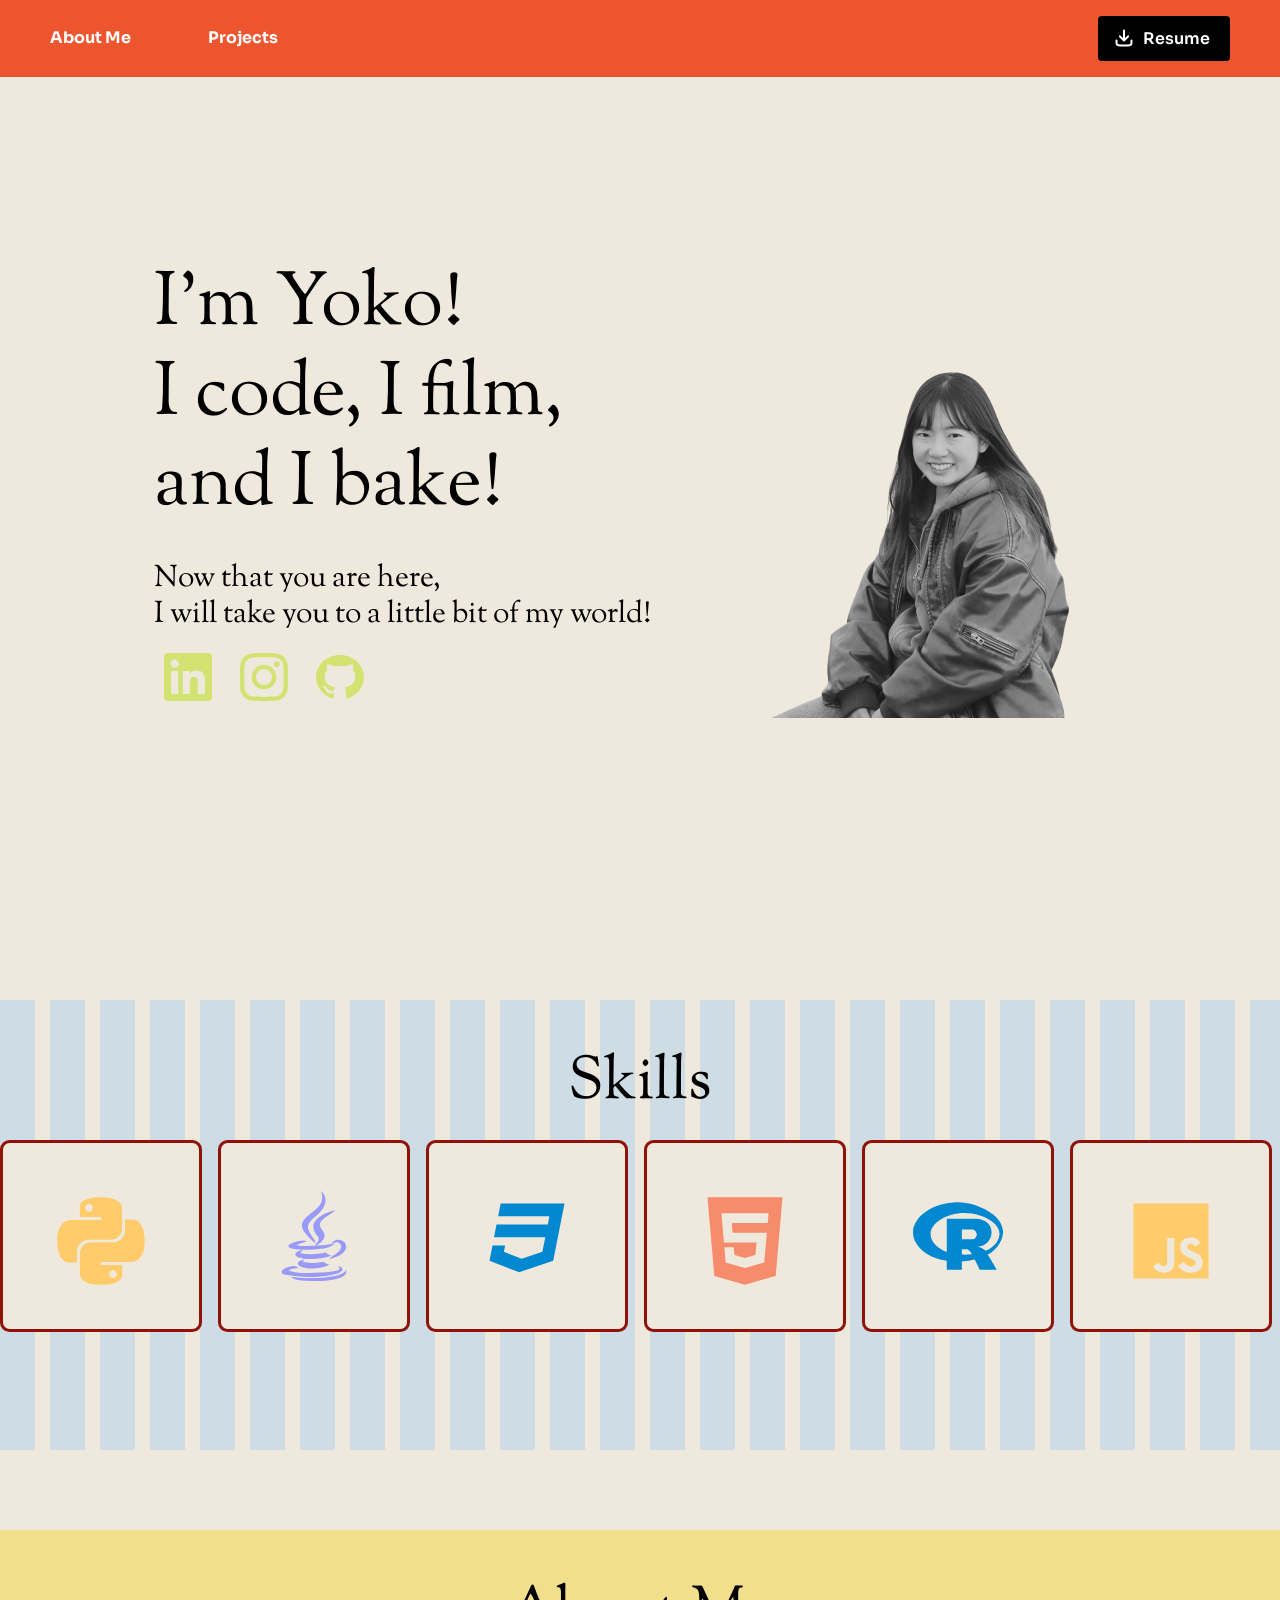
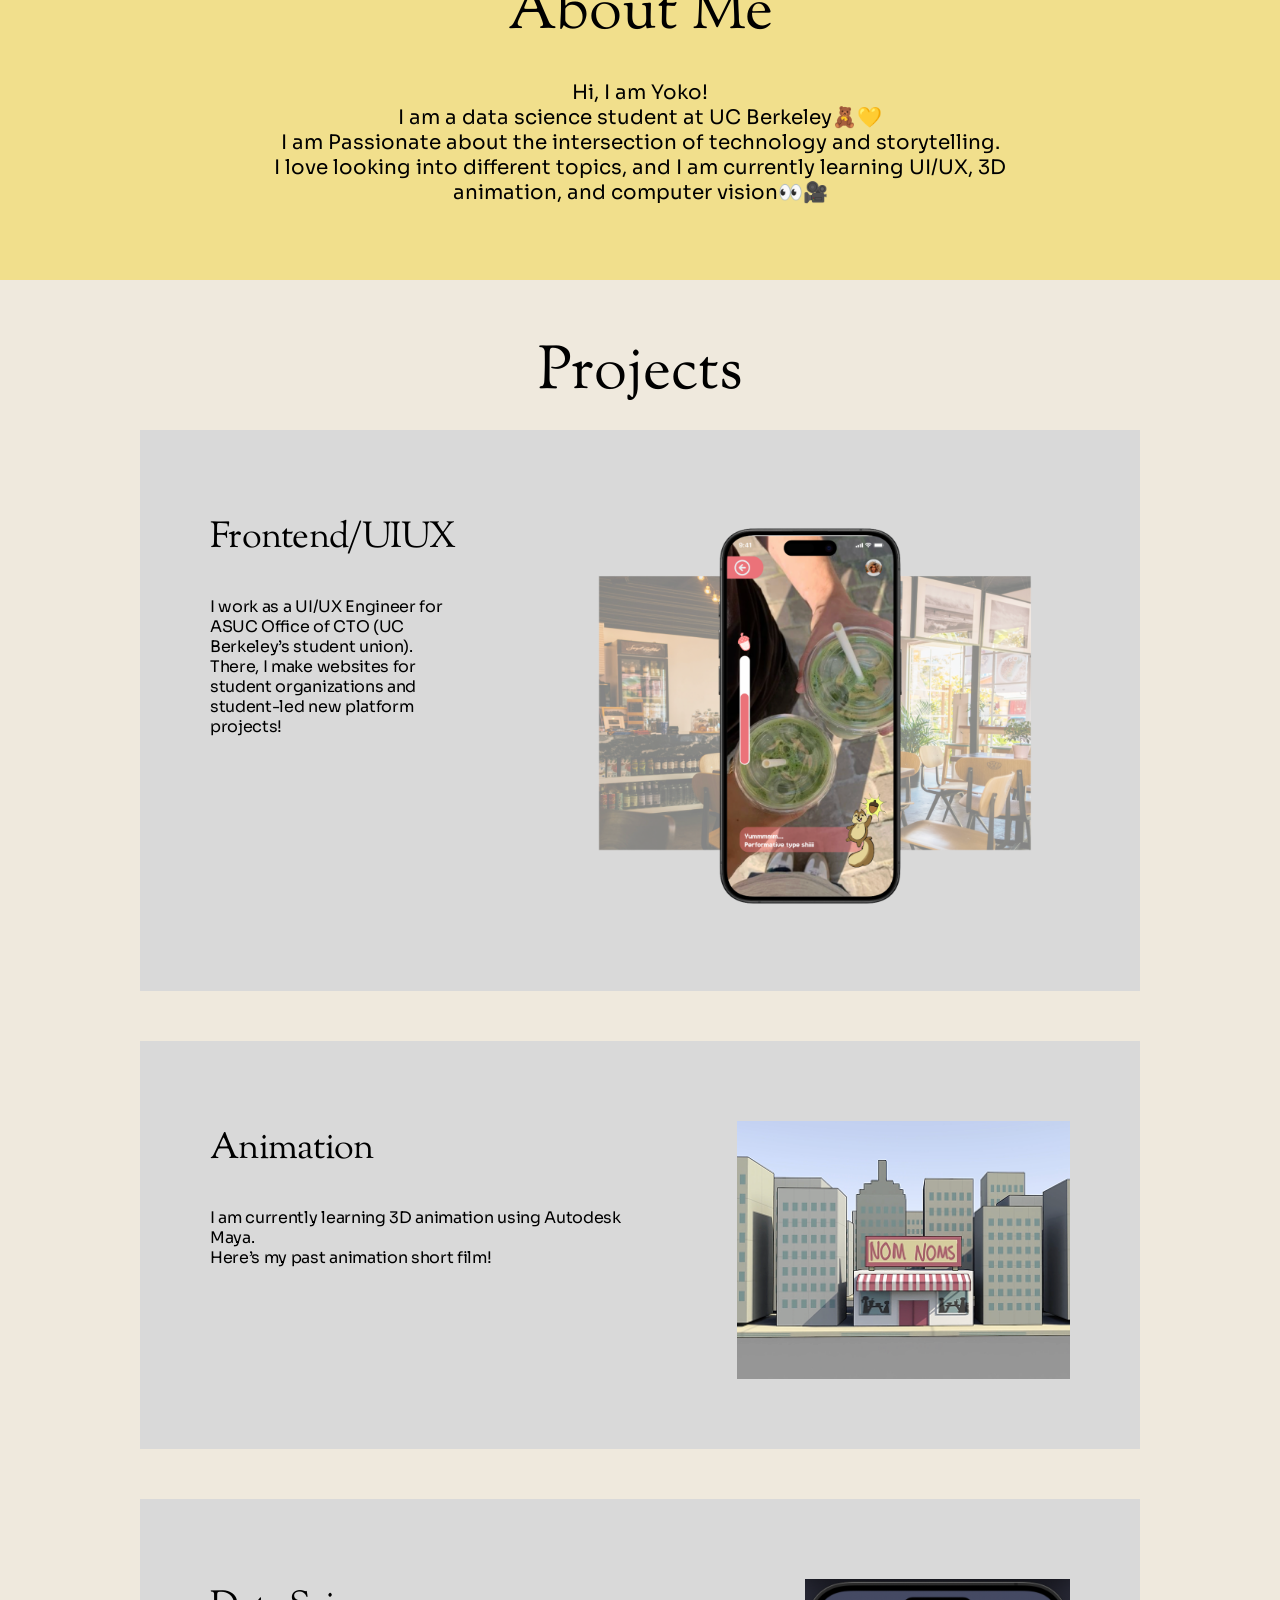
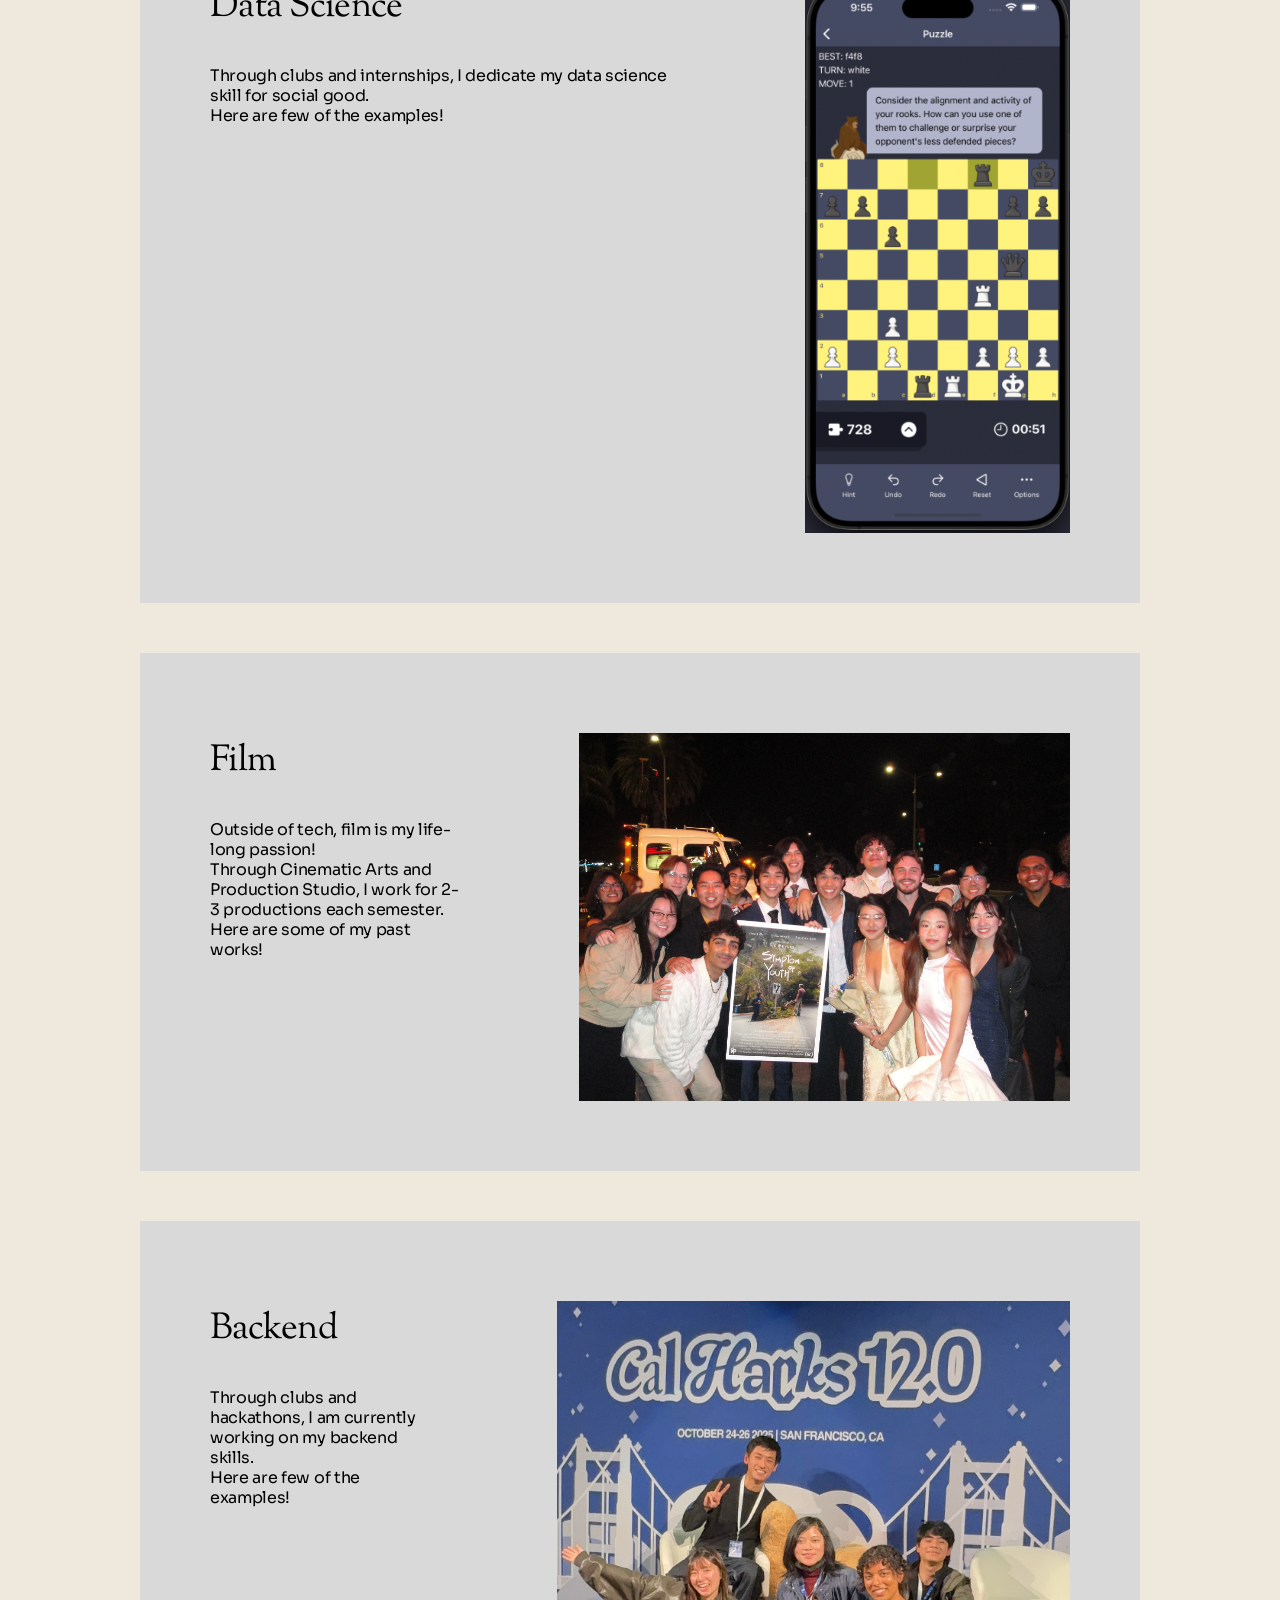
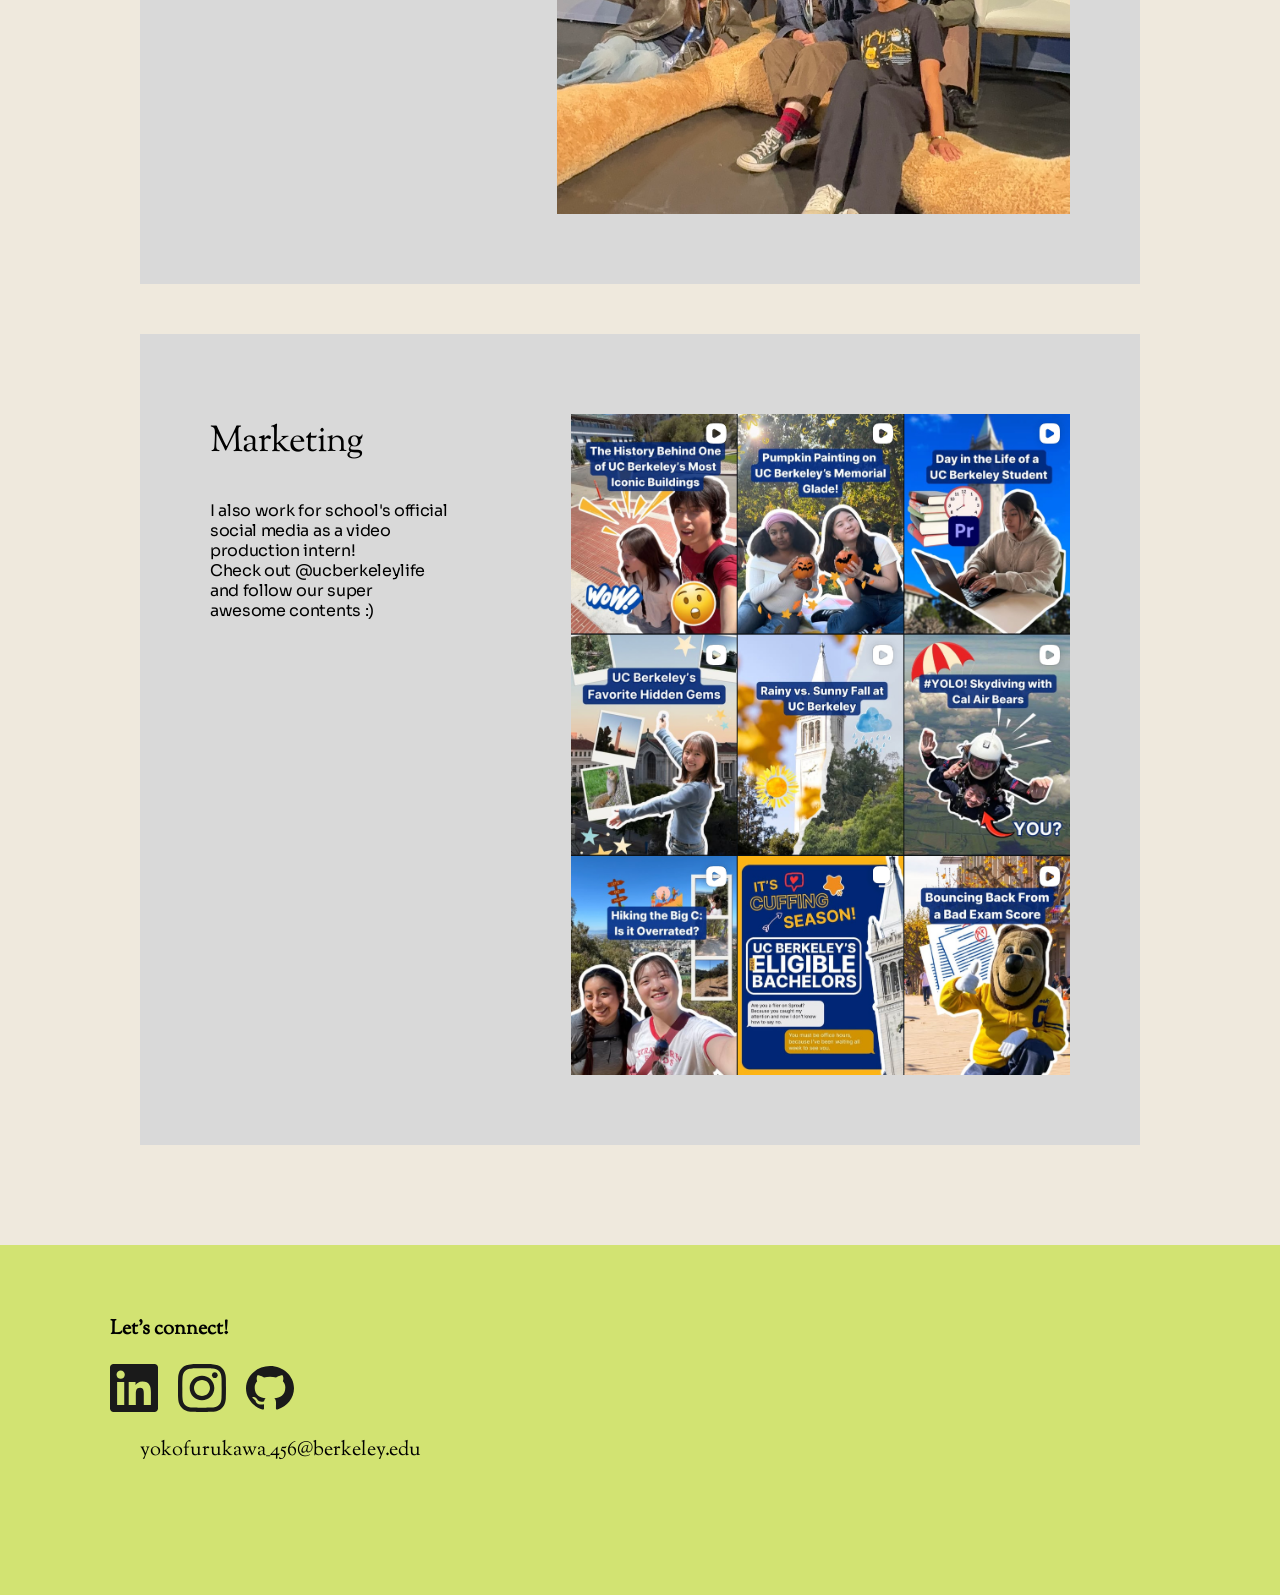
==== index.html @ f6fe2923 "fixed path" ====
<!DOCTYPE html>
<html lang="en">
<head>
    <meta charset="UTF-8">
    <meta name="viewport" content="width= , initial-scale=1.0">
    <title>Document</title>
    <link rel="preconnect" href="https://fonts.googleapis.com">
    <link rel="preconnect" href="https://fonts.gstatic.com" crossorigin>
    <link href="https://fonts.googleapis.com/css2?family=Sora:wght@100..800&family=Sorts+Mill+Goudy&display=swap" rel="stylesheet">
    <link rel="stylesheet" href="style.css">
</head>
<body>
    <header>
        <nav>
            <div class="nav-inner">
                <ul class="nav-links">
                    <li>
                        <a href="#about-me">About Me</a>
                    </li>
                    <li>
                        <a href="../projects/projects.html">Projects</a>
                    </li>
                    <!-- <li>
                        <a href="#">Funsies</a>
                    </li> -->
                </ul>
                <a href="https://docs.google.com/document/d/1IzqO6scA9xkXjaIR2dpnoza8F2-SOjH7/edit?usp=sharing&ouid=105448854526397449909&rtpof=true&sd=true" class="black btn download-icon" target="_blank" rel="noopener noreferrer">Resume</a>
            </div>
        </nav>
    </header>
    <!-- End of desktop navigation menu -->
    <div class="main">
        <div class="wrapper">
            <div class="hero-section">
                <div class="left">
                    <h1>
                        I'm Yoko! <br />
                        I code, I film, and I bake!
                    </h1>
                    <p>
                        Now that you are here, <br />
                        I will take you to a little bit of my world!
                    </p>
                    <div class="social">
                        <a href="https://www.linkedin.com/in/yoko-furukawa-014993276/">
                            <img src="images/icons/linkedin.svg" alt=""/>
                        </a>
                        <a href="https://www.instagram.com/yokolin.jpeg">
                            <img src="images/icons/instagram.svg" alt=""/>
                        </a> 
                        <a href="https://github.com/YokoFurukawa456">
                            <img src="images/icons/github.svg" alt=""/>
                        </a> 
                    </div>
                </div>
                <div class = "right">
                    <img src="images/hero_image.png" alt=""/>
                </div>
            </div>  
            <!-- End of the hero section -->
        </div>

        <div class="stripes">
            <section class="skills">
                <div class="top">
                    <h2>
                        Skills
                    </h2>
                </div>

                <div class="carousel">
                    <div class="group">
                        <div class="card">
                            <img src="images/icons/python.svg" alt=""/>
                        </div>
                        <div class="card">
                            <img src="images/icons/java.svg" alt=""/>
                        </div>
                        <div class="card">
                            <img src="images/icons/css.svg" alt=""/>
                        </div>
                        <div class="card">
                            <img src="images/icons/html.svg" alt=""/>
                        </div>
                        <div class="card">
                            <img src="images/icons/r.svg" alt=""/>
                        </div>
                        <div class="card">
                            <img src="images/icons/js.svg" alt=""/>
                        </div>
                        <div class="card">
                            <img src="images/icons/typeScript.svg" alt=""/>
                        </div>
                        <div class="card">
                            <img src="images/icons/git.svg" alt=""/>
                        </div>
                        <div class="card">
                            <img src="images/icons/vscode.svg" alt=""/>
                        </div>
                        <div class="card">
                            <img src="images/icons/jupyter.svg" alt=""/>
                        </div>
                        <div class="card">
                            <img src="images/icons/conda.svg" alt=""/>
                        </div>
                        <div class="card">
                            <img src="images/icons/docker.svg" alt=""/>
                        </div>
                        <div class="card">
                            <img src="images/icons/blender.svg" alt=""/>
                        </div>
                        <div class="card">
                            <img src="images/icons/maya.svg" alt=""/>
                        </div>
                        <div class="card">
                            <img src="images/icons/figma.svg" alt=""/>
                        </div>
                        <div class="card">
                            <img src="images/icons/After Effects.svg" alt=""/>
                        </div>
                        <div class="card">
                            <img src="images/icons/Lightroom.svg" alt=""/>
                        </div>
                        <div class="card">
                            <img src="images/icons/Premier Pro.svg" alt=""/>
                        </div>
                        <div class="card">
                            <img src="images/icons/Photoshop.svg" alt=""/>
                        </div>
                    </div>
                    <div aria-hidden class="group">
                        <div class="card">
                            <img src="images/icons/python.svg" alt=""/>
                        </div>
                        <div class="card">
                            <img src="images/icons/java.svg" alt=""/>
                        </div>
                        <div class="card">
                            <img src="images/icons/css.svg" alt=""/>
                        </div>
                        <div class="card">
                            <img src="images/icons/html.svg" alt=""/>
                        </div>
                        <div class="card">
                            <img src="images/icons/r.svg" alt=""/>
                        </div>
                        <div class="card">
                            <img src="images/icons/js.svg" alt=""/>
                        </div>
                        <div class="card">
                            <img src="images/icons/typeScript.svg" alt=""/>
                        </div>
                        <div class="card">
                            <img src="images/icons/git.svg" alt=""/>
                        </div>
                        <div class="card">
                            <img src="images/icons/vscode.svg" alt=""/>
                        </div>
                        <div class="card">
                            <img src="images/icons/jupyter.svg" alt=""/>
                        </div>
                        <div class="card">
                            <img src="images/icons/conda.svg" alt=""/>
                        </div>
                        <div class="card">
                            <img src="images/icons/docker.svg" alt=""/>
                        </div>
                        <div class="card">
                            <img src="images/icons/blender.svg" alt=""/>
                        </div>
                        <div class="card">
                            <img src="images/icons/maya.svg" alt=""/>
                        </div>
                        <div class="card">
                            <img src="images/icons/figma.svg" alt=""/>
                        </div>
                        <div class="card">
                            <img src="images/icons/After Effects.svg" alt=""/>
                        </div>
                        <div class="card">
                            <img src="images/icons/Lightroom.svg" alt=""/>
                        </div>
                        <div class="card">
                            <img src="images/icons/Premier Pro.svg" alt=""/>
                        </div>
                        <div class="card">
                            <img src="images/icons/Photoshop.svg" alt=""/>
                        </div>
                    </div>
                </div>
            </section>
        </div>

        <!-- End of the skills section -->

        <div class="yellow-bg">
            <div class="wrapper">
                <section id="about-me" class="something">
                    <div class="top">
                        <h2>
                            About Me
                        </h2>
                    </div>
                    <div class="bottom">
                        <p>
                            Hi, I am Yoko! <br />
                            I am a data science student at UC Berkeley🧸💛 <br />
                            I am Passionate about the intersection of technology and storytelling. <br />
                            I love looking into different topics, and I am currently learning UI/UX, 3D animation, and computer vision👀🎥 
                        </p>
                    </div>
                </section>
            </div>
        </div>
        <!-- End of the about me section -->

        <div class="wrapper">
            <div id="projects" class="something">
                <div class="left">
                    <h2>
                        Projects
                    </h2>
                </div>
                <div class="right">
                    <div class="gray-bg">
                        <div class="frontend">
                            <div class="inner-left">
                                <h3>
                                    Frontend/UIUX
                                </h3>
                                <p>
                                    I work as a UI/UX Engineer for ASUC Office of CTO (UC Berkeley’s student union). <br />
                                    There, I make websites for student organizations and student-led new platform projects!
                                </p>
                            </div>
                            <div class="inner-right">
                                <div class="image-container">
                                    <img src="images/besquirrel_image.png" alt=""/>
                                    <div class="content">
                                        <a href="/projects/projects.html">See more -></a>
                                    </div>
                                </div>
                            </div>
                        </div>
                    </div>

                    <div class="gray-bg">
                        <div class="animation">
                            <div class="inner-left">
                                <h3>
                                    Animation
                                </h3>
                                <p>
                                    I am currently learning 3D animation using Autodesk Maya. <br /> 
                                    Here’s my past animation short film! 
                                </p>
                            </div>
                            <div class="inner-right">
                                <div class="image-container">
                                    <img src="images/animation_image.png" alt=""/>
                                    <div class="content">
                                        <a href="/projects/projects.html">See more -></a>
                                    </div>
                                </div>
                            </div>
                        </div>
                    </div>

                    <div class="gray-bg">
                        <div class="ds">
                            <div class="inner-left">
                                <h3>
                                    Data Science
                                </h3>
                                <p>
                                    Through clubs and internships, I dedicate my data science skill for social good. <br />
                                    Here are few of the examples!
                                </p>
                            </div>
                            <div class="inner-right">
                                <div class="image-container">
                                    <img src="images/ds_image.png" alt=""/>
                                    <div class="content">
                                        <a href="/projects/projects.html">See more -></a>
                                    </div>
                                </div>
                            </div>
                        </div>
                    </div>
    
                    <div class="gray-bg">
                        <div class="film">
                            <div class="inner-left">
                                <h3>
                                    Film
                                </h3>
                                <p>
                                    Outside of tech, film is my life-long passion! <br />
                                    Through Cinematic Arts and Production Studio, I work for 2-3 productions each semester.
                                    Here are some of my past works!
                                </p>
                            </div>
                            <div class="inner-right">
                                <div class="image-container">
                                    <img src="images/film_image.jpg" alt=""/>
                                    <div class="content">
                                        <a href="/projects/projects.html">See more -></a>
                                    </div>
                                </div>
                            </div>
                        </div>
                    </div>
                    
                    <div class="gray-bg">
                        <div class="backend">
                            <div class="inner-left">
                                <h3>
                                    Backend
                                </h3>
                                <p>
                                    Through clubs and hackathons, I am currently working on my backend skills. <br />
                                    Here are few of the examples!
                                </p>
                            </div>
                            <div class="inner-right">
                                <div class="image-container">
                                    <img src="images/backend_image.jpg" alt=""/>
                                    <div class="content">
                                        <a href="/projects/projects.html">See more -></a>
                                    </div>
                                </div>
                            </div>
                        </div>
                    </div>
    
                    <div class="gray-bg">
                        <div class="marketing">
                            <div class="inner-left">
                                <h3>
                                    Marketing
                                </h3>
                                <p>
                                    I also work for school's official social media as a video production intern! <br />
                                    Check out @ucberkeleylife and follow our super awesome contents :)
                                </p>
                            </div>
                            <div class="inner-right">
                                <div class="image-container">
                                    <img src="images/marketing_image.jpg" alt=""/>
                                    <div class="content">
                                        <a href="/projects/projects.html">See more -></a>
                                    </div>
                                </div>
                            </div>
                        </div>
                    </div>
                </div>

            </div> 
        </div>

        <!-- End of the projects section -->
    </div>
    <div class="green-bg">
        <div class="wrapper">
            <div class="footer">
                <div class="left">
                    <h3>
                        Let's connect! <br />
                    </h3>
                    <div class="social">
                        <a href="https://www.linkedin.com/in/yoko-furukawa-014993276/">
                            <img src="images/icons/linkedin-black.svg" alt=""/>
                        </a>
                        <a href="https://www.instagram.com/yokolin.jpeg">
                            <img src="images/icons/instagram-black.svg" alt=""/>
                        </a> 
                        <a href="https://github.com/YokoFurukawa456">
                            <img src="images/icons/github-black.svg" alt=""/>
                        </a> 
                    </div>
                    <ul>
                        <li>
                            yokofurukawa_456@berkeley.edu
                        </li>
                    </ul>
                </div>
            </div>
        </div>
    </div>
    <script src="main.js"></script>
</body>
</html>
---- style.css ----
:root {
    --background-color: #EFE9DD;
    --black-color: #000000;
    --orange-color: #EC552E;
    --pink-color: #EB97B8;
    --green-color: #D2E372;
    --blue-color: #CEDDE5;
    --yellow-color: #F1DF8C;
    --gray-color: #D9D9D9;
    --boarder-brown-color: #911209;
    --darker-blue-color: #0288D1;
    --darker-beige-color: #F78C6C;
    --darker-purple-color: #9999F9;
    --darker-yellow-color: #FFCB6B;
    --darker-green-color: #9CCC65;
    --darker-orange-color: #EC552E;
}

*,
*::after,
*::before {
    box-sizing: border-box;
}

body {
    margin: 0;
    font-family: "Sorts Mill Goudy", serif;
    font-weight: 400;
    font-style: normal;
}

.main {
    width:100%;
    margin:0 auto;
    background: var(--background-color)

}

.wrapper {
    max-width:100%;
    margin:0 auto;
    padding-left: 100px;   
    padding-right: 100px;
    padding-bottom: 50px;

}

.stripes {
    max-width:100%;
    margin:0 auto;
    background-color: var(--background-color);
    background-image: repeating-linear-gradient(
        90deg,
        var(--blue-color),
        var(--blue-color) 35px,
        transparent 35px,
        transparent 50px
    );
}

.yellow-bg {
    max-width:100%;
    min-height: 350px;
    margin-top: 80px;
    padding: 0px 0;
    background-color: var(--yellow-color);
}

@media (max-width: 1050px) {
    .yellow-bg {
        min-height: 500px;
        padding: 0px 0;
    }
    .bottom {
        padding-left: 80px;
        padding-right: 80px;
    }

}


.gray-bg {
    max-width:1000px;
    margin:0 auto;
    background-color: var(--gray-color);
    margin-top: 50px;
    margin-bottom: 50px;
}

.green-bg {
    max-width:100%;
    height: 350px;
    margin:0 auto;
    background-color: var(--green-color);
}

.btn {
    position: relative;
    padding: 12px 20px;
    padding-left: 45px;

    border-radius: 4px;
    font-family: "Sora", serif;
    color: #fff;
    display: inline-block;
    font-weight: 600;
    font-size: 16px;
    text-decoration: none;

    margin-left: auto;
    margin-right: 50px;
}

.btn.black {
    background: var(--black-color)
}

.btn.download-icon::before {
    content: url('images/icons/download.svg');
    position: absolute;
    top: 45%;
    left: 16px;
    transform: translateY(-50%);

    width: 16px;
    height: 16px;
}

/* nav */
nav {
    /* display: flex;
    justify-content: space-between;
    align-items: left; */
    position: fixed;
    top: 0;
    left: 0;
    width: 100%;
    padding: 16px 0px;
    background-color: var(--orange-color);
    z-index: 100;

}

.nav-inner {
    display: flex;
    align-items: center;
}

.nav-links {
    display: flex;
    gap: clamp(24px, 6vw, 80px);
}

nav ul {
    display: flex;
    align-items: center;
    gap: 80px;
    list-style: none;
    margin: 10px;
}

nav ul li a {
    font-family: "Sora";
    font-style: normal;
    font-weight: bold;
    font-size: 16px;
    line-height: 24px;
    color: #ffffff;
    text-decoration: none;
}

/* hero section */

.hero-section {
    display: flex;
    height: 100vh;
    width: 100%;
    align-items: center;
    justify-content: space-between; 
    gap: 20px;
    padding: 80px 5% 0 5%; 
    box-sizing: border-box;
}

.hero-section .left {
    flex: 1 1 400px;              /* text shrinks naturally */
}

.hero-section .left h1{
    font-family: "Sorts Mill Goudy", serif;
    font-weight: 400;
    font-size: clamp(36px, 6vw, 75px);
    line-height: 120%;
    color: #000000;
    margin: 0px;
}
.hero-section .left p {
    font-family: "Sorts Mill Goudy", serif;
    font-weight: 400;
    font-size: clamp(18px, 3vw, 30px);
    line-height: 120%;
    color: #000000;
    margin: 1em 0 0 0;
}
.hero-section .left .social {
    display: flex;
    justify-content: space-between; 
    width: 200px;
    margin-top: 20px;
}

.hero-section .right {
    flex: 1 1 300px;              /* image shrinks naturally */
    display: flex;
    justify-content: flex-end;
}

.hero-section .right img {
    max-width: 100%;
    height: auto;
}

@media (max-width: 1024px) {
    .hero-section {
        flex-direction: column;   /* stack text and image */
        justify-content: flex-start;
        height: auto;             /* shrink to content */
        padding: 200px 5% 0 5%;
    }

    .hero-section .right {
        width: 100%;
        display: flex;
        justify-content: center;  /* center image */
        padding: 0px;
    }

    .hero-section .right img {
        width: 100%;              /* scale image on smaller screens */
        height: auto;
    }
}

/* skills section */
.skills {
    height: 50vh;
    align-items: center;
    justify-content: center;
}

.top h2 {
    padding-top: 40px;
    height: 50px;
    font-family: "Sorts Mill Goudy", serif;
    font-weight: 400;
    font-size: 60px;
    text-align: center;
    color: #000000;
}

.carousel {
    margin: 0% auto;
    padding-top: 40px;
    width: 100%;
    display: flex;
    overflow-x: auto;
}

.carousel::-webkit-scrollbar {
    display: none;
}
.group {
    display: flex;
    align-items: center;
    justify-content: center;
    gap: 1em;
    animation: spin 20s infinite linear;
    padding-right: 1em;
}

.card {
    flex: 0 0 4em;
    height: 4em;
    padding: 1em;
    background: var(--background-color);
    border: 3px solid var(--boarder-brown-color);
    font-size:3rem;
    border-radius: .2em;
    text-align: center;
    align-content: center;
}
@keyframes spin {
    from {translate: 0;}
    to {translate: -100%;}
}

/* about me section */
.bottom {
    padding-top: 30px;
    height: 50px;
    font-family: "Sora", serif;
    font-weight: 400;
    font-size: 20px;
    padding-left: 150px;   
    padding-right: 150px;
    text-align: center;
    color: #000000;
}

@media (max-width: 768px) {
    .bottom {
        padding-left: 0px;
        padding-right: 0px;
        height: auto; /* important for wrapping text */
    }
}

/* projects */

.projects {
    display: flex;
    justify-content: space-between; 
    max-width: 100%;
    margin-top: 50px;
    padding-left: 100px;
    padding-right: 100px;
    align-items: flex-start;
    gap: 40px;

}

.left h2 {
    padding-top: 0px;
    margin-top: 50px;
    width: 100%;
    height: 50px;
    font-family: "Sorts Mill Goudy", serif;
    font-weight: 400;
    font-size: 60px;
    text-align: center;
    color: #000000;
}

@media (max-width: 1000px) {
    .projects {
        flex-direction: column;
        max-width: 100%;
        padding: 0;
    }

    .left h2 {
        text-align: center;
        margin-bottom: 0px;
    }

    .right {
        width: 100vw;                 /* full screen width */
        margin-left: calc(-50vw + 50%);
        padding: 0px 0px;
    }
}



.frontend {
    display: flex;
    justify-content: space-between;
    width: 100%; 
    max-width: 1200px; 
    padding: 0 70px;
    align-content: center;
    box-sizing: border-box;
}

.frontend .inner-left{
    flex: 1 1 auto;   /* allow text to grow */
    min-width: 200px;
}

.animation {
    display: flex;
    justify-content: space-between; 
    width: 100%; 
    max-width: 1200px; 
    padding: 0 70px;
    align-content: center;
}

.animation .inner-left{
    flex: 1 1 auto;   /* allow text to grow */
    min-width: 200px;
}

.ds {
    display: flex;
    justify-content: space-between; 
    gap: 40px;
    width: 100%; 
    max-width: 1200px; 
    padding: 0 70px;
    align-content: center;
}

.ds .inner-left{
    flex: 1 1 auto;   /* allow text to grow */
    min-width: 200px;
}

.film {
    display: flex;
    justify-content: space-between; 
    gap: 40px;
    width: 100%; 
    max-width: 1200px; 
    padding: 0 70px;
    align-content: center;
}

.film .inner-left{
    flex: 1 1 auto;   /* allow text to grow */
    min-width: 200px;
}

.backend {
    display: flex;
    justify-content: space-between; 
    gap: 40px;
    width: 100%; 
    max-width: 1200px; 
    padding: 0 70px;
    align-content: center;
}

.backend .inner-left{
    flex: 1 1 auto;   /* allow text to grow */
    min-width: 200px;
}

.marketing {
    display: flex;
    justify-content: space-between; 
    gap: 40px;
    width: 100%; 
    max-width: 1200px; 
    padding: 0 70px;
    align-content: center;
}

.marketing .inner-left{
    flex: 1 1 auto;   /* allow text to grow */
    min-width: 200px;
}

.right .inner-right {
    padding-top: 80px;
    padding-left: 80px;
}

.image-container {
    position: relative;
    display: block; /* Shrinks to the width of the image */
    width: 100%;           /* Or keep 100% if the image is full width */
    line-height: 0;      /* Extra safety: removes space for text tails */
    font-size: 0;
}

.right .inner-right img {
    width: 100%; 
    display: block;
    height: auto;
    margin: 0;
    align-items: center;
}

.content {
    width: 100%;
    height: 100%;
    top: 0;
    left: 0;
    position: absolute;
    background: rgba(0, 0, 0, 0.6);
    display: flex;
    justify-content: center;
    align-items: center;
    flex-direction: column;
    opacity: 0;
    transition: 0.6s;
    
}
.content:hover {
    opacity: 1;
}

.content a {
    font-family: "Sora";
    font-size: 20px;
    color: #ffffff;
    margin-bottom: 15px;

}




@media (max-width: 1200px) {
    .projects {
        padding-left: 0px;
        padding-right: 0px;
    }

    .frontend,
    .animation,
    .ds,
    .film,
    .backend,
    .marketing {
        padding: 0 40px;
    }
}

.right .inner-left h3 {
    font-family: "Sorts Mill Goudy";
    font-size: 36px;
    font-style: normal;
    font-weight: 400;
    line-height: 45px; /* 125% */
    letter-spacing: -0.72px;

    text-align: left;
    color: #000000;

    padding-top: 50px;

}

.right .inner-left p {
    font-family: "Sora";
    font-size: 16px;
    font-style: normal;
    font-weight: 400;
    line-height: 20px; /* 125% */
    letter-spacing: -0.32px;

    text-align: left;
    color: #000000;

    margin-top: 0px;
    padding-bottom: 50px;

}

.right .inner-right {
    padding-top: 80px;
    padding-left: 80px;

}

.right .inner-right img {
    max-width: 100%;
    height: auto;
    margin-bottom: 70px;
}

/* footer section */

.footer {
    display: flex;
    justify-content: space-between; 
    align-items: center;
    width: 100%;
    padding: 0px 0px;
    box-sizing: border-box;
}

.left h3 {
    font-family: "Sorts Mill Goudy";
    font-size: 20px;
    font-style: normal;
    padding-top: 50px;
    padding-left:10px;
}

.left .social {
    display: flex;
    align-items: center;
    gap: 20px;
    list-style: none;
    margin: 10px;
}

.left ul li{
    font-family: "Sorts Mill Goudy";
    font-size: 20px;
    font-style: normal;
    text-decoration: none;
    list-style: none;
}
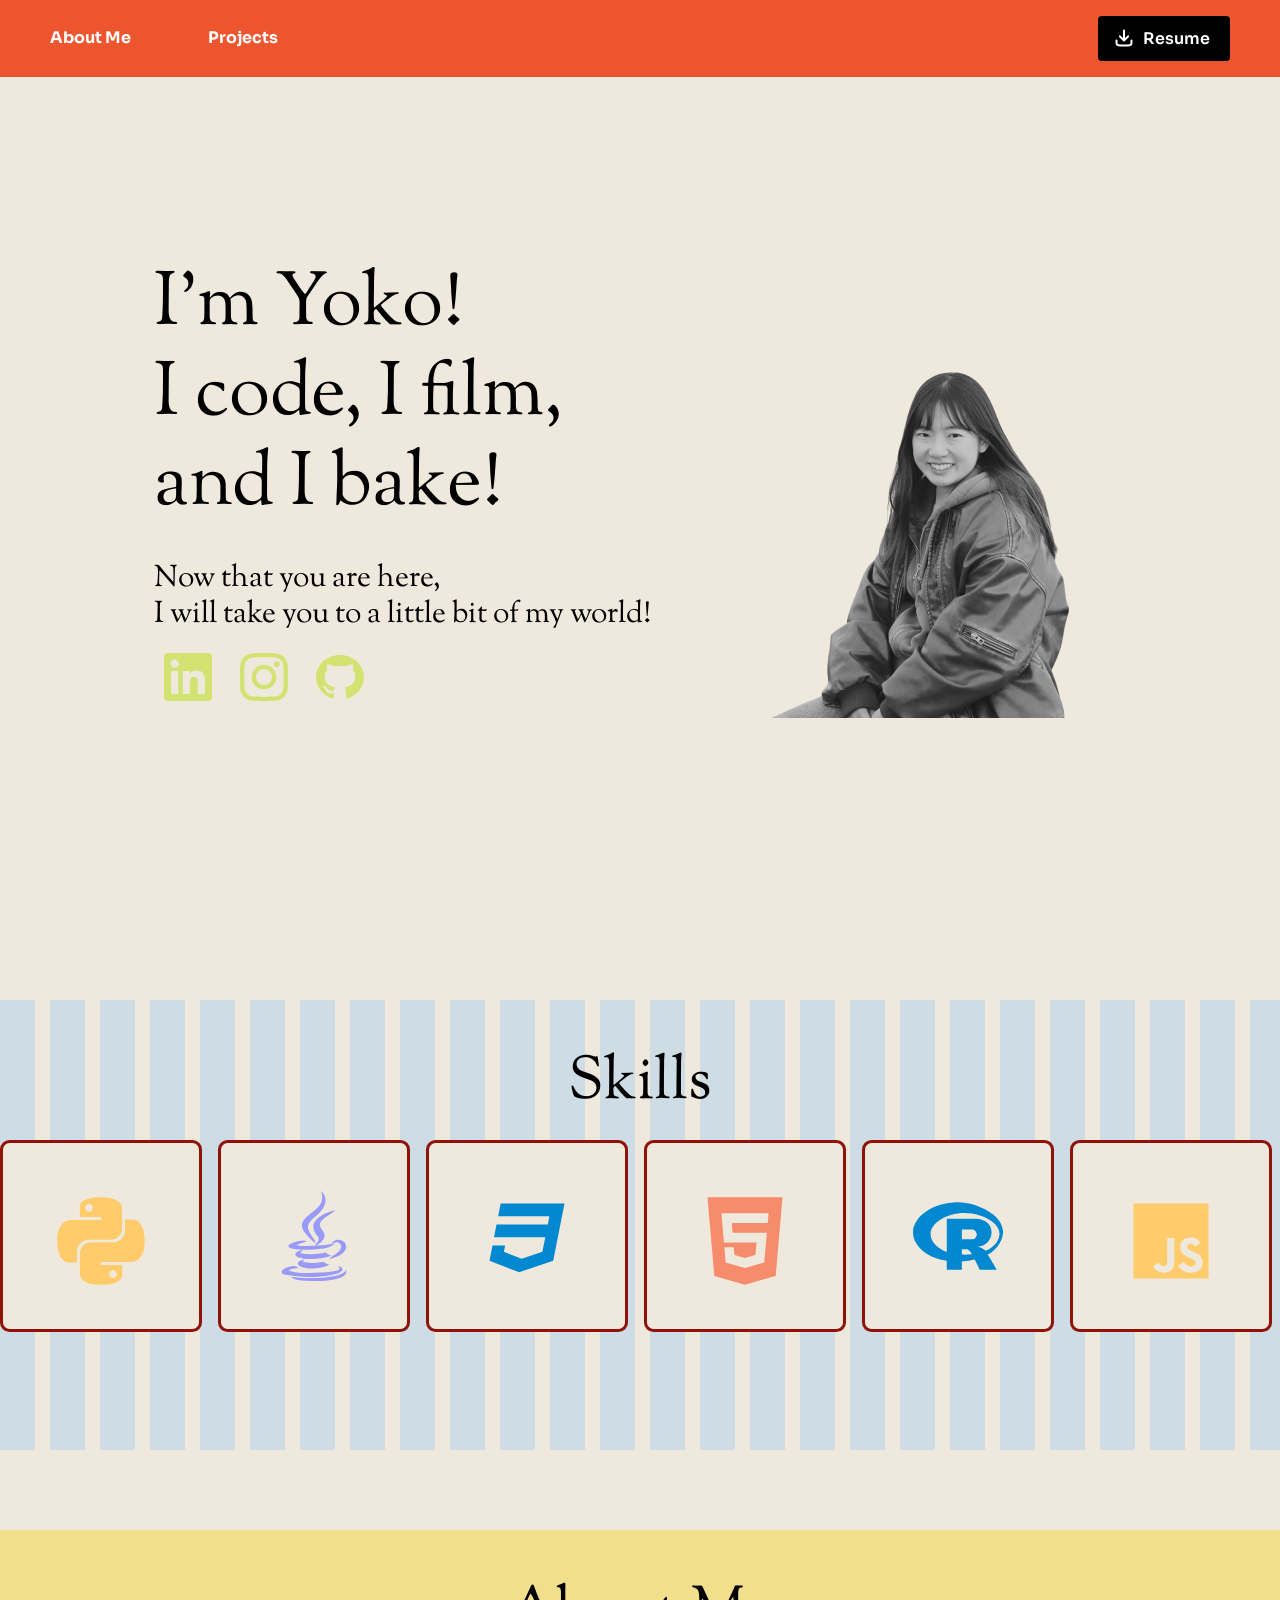
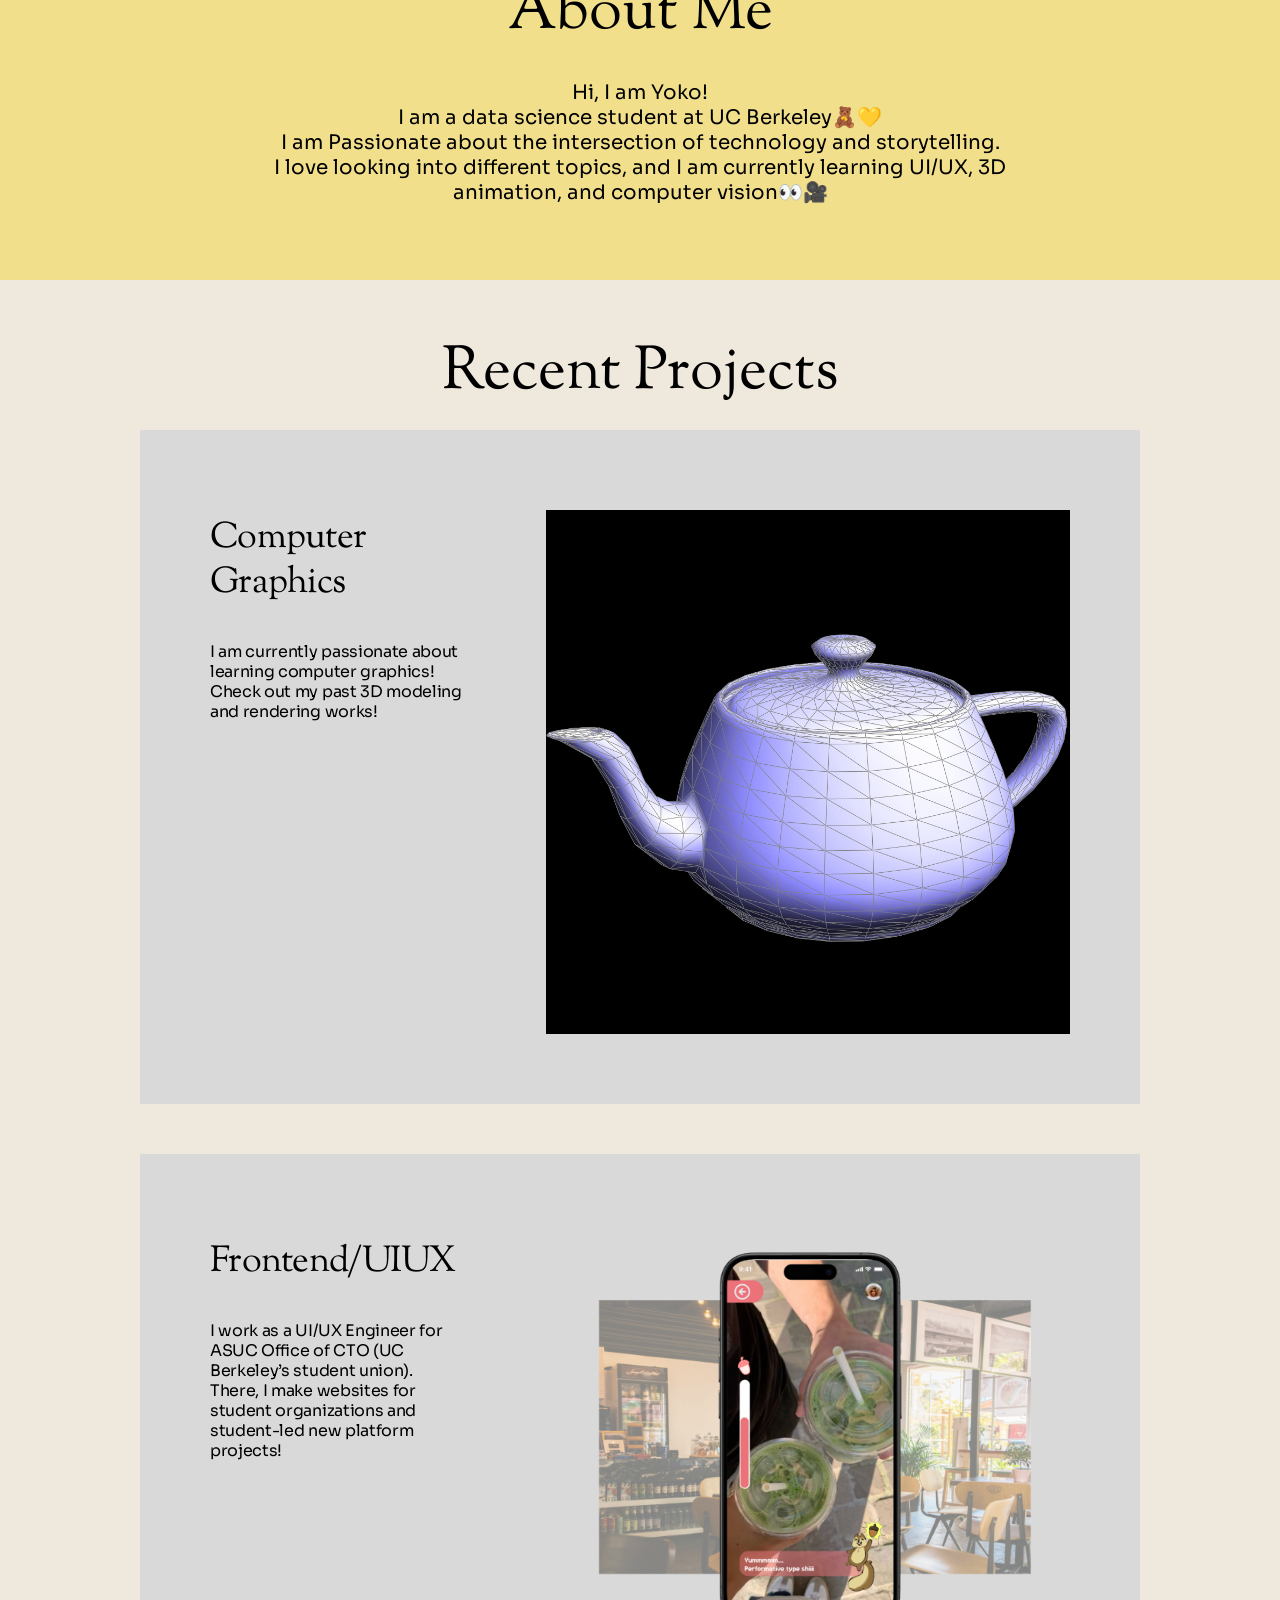
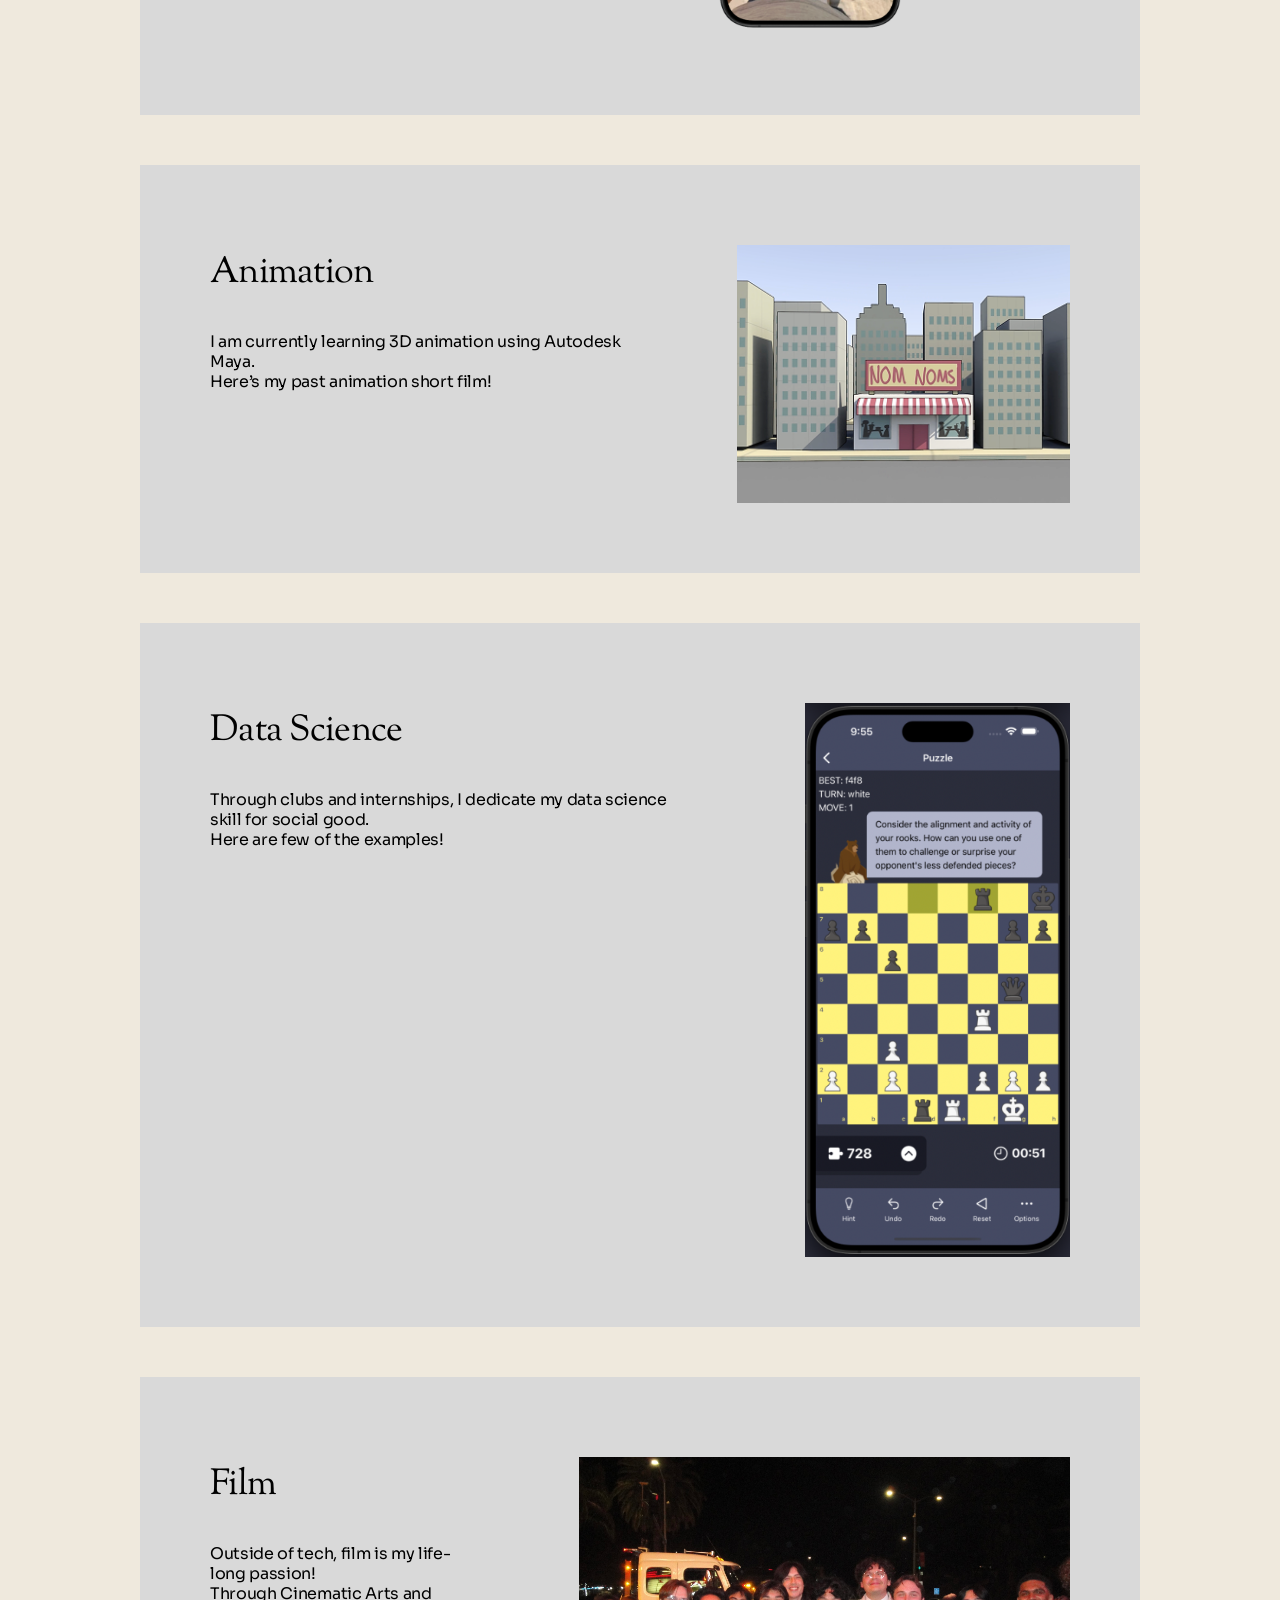
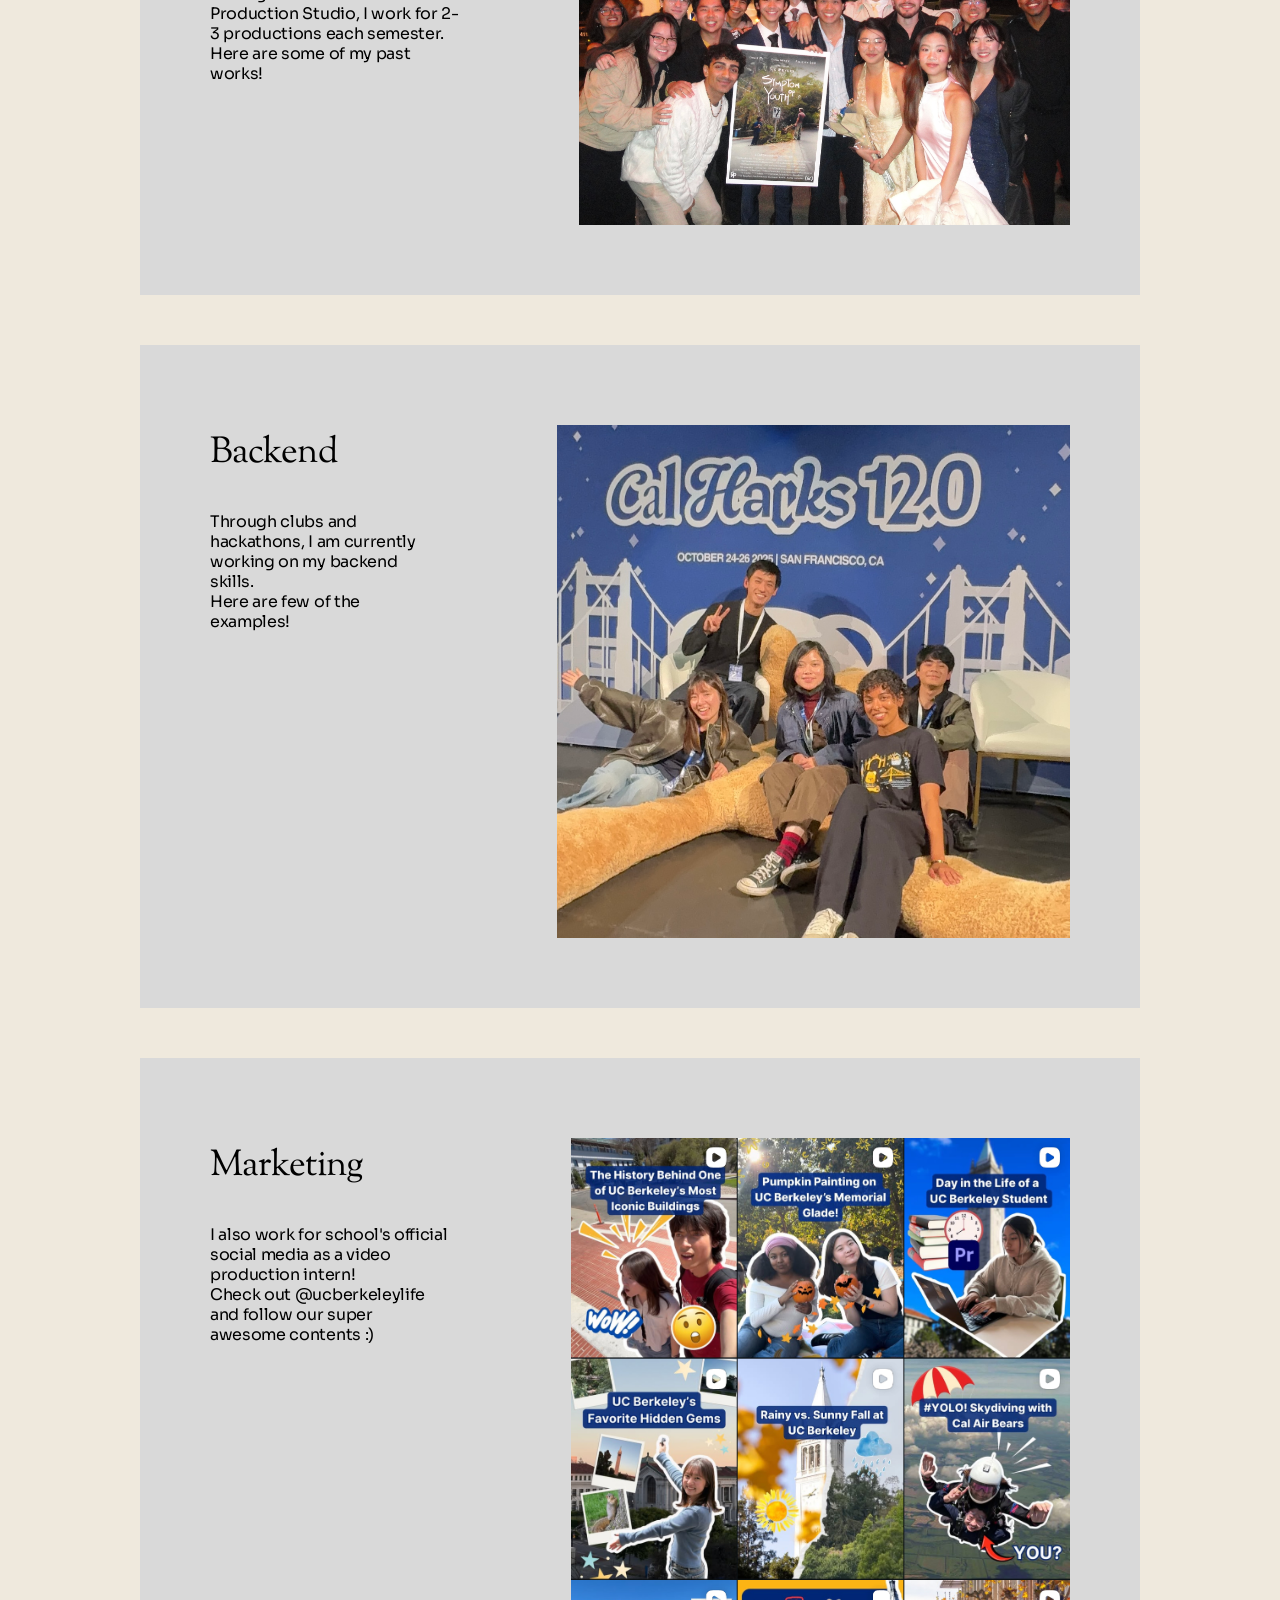
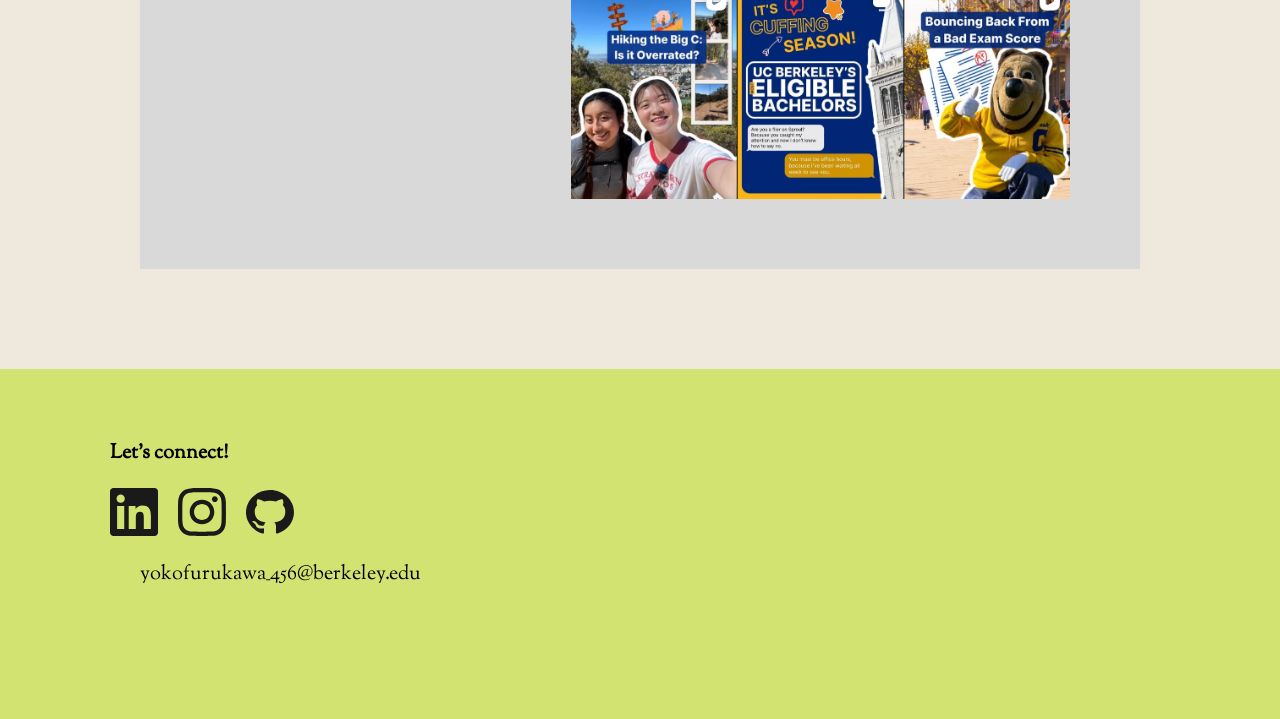
==== commit 0a8baddb: "added film page" ====
--- a/index.html
+++ b/index.html
@@ -18,8 +18,11 @@
                         <a href="#about-me">About Me</a>
                     </li>
                     <li>
-                        <a href="../projects/projects.html">Projects</a>
+                        <a href="projects/projects.html">Projects</a>
                     </li>
+                    <!-- <li>
+                        <a href="projects/film.html">Creative</a>
+                    </li> -->
                     <!-- <li>
                         <a href="#">Funsies</a>
                     </li> -->
@@ -218,8 +221,31 @@
             <div id="projects" class="something">
                 <div class="left">
                     <h2>
-                        Projects
+                        Recent Projects
                     </h2>
+                </div>
+                <div class="right">
+                    <div class="gray-bg">
+                        <div class="frontend">
+                            <div class="inner-left">
+                                <h3>
+                                    Computer Graphics
+                                </h3>
+                                <p>
+                                    I am currently passionate about learning computer graphics! <br />
+                                    Check out my past 3D modeling and rendering works!
+                                </p>
+                            </div>
+                            <div class="inner-right">
+                                <div class="image-container">
+                                    <img src="images/teapot copy.png" alt=""/>
+                                    <div class="content">
+                                        <a href="projects/projects.html">See more -></a>
+                                    </div>
+                                </div>
+                            </div>
+                        </div>
+                    </div>
                 </div>
                 <div class="right">
                     <div class="gray-bg">
@@ -237,7 +263,7 @@
                                 <div class="image-container">
                                     <img src="images/besquirrel_image.png" alt=""/>
                                     <div class="content">
-                                        <a href="/projects/projects.html">See more -></a>
+                                        <a href="projects/projects.html">See more -></a>
                                     </div>
                                 </div>
                             </div>
@@ -259,7 +285,7 @@
                                 <div class="image-container">
                                     <img src="images/animation_image.png" alt=""/>
                                     <div class="content">
-                                        <a href="/projects/projects.html">See more -></a>
+                                        <a href="projects/projects.html">See more -></a>
                                     </div>
                                 </div>
                             </div>
@@ -281,7 +307,7 @@
                                 <div class="image-container">
                                     <img src="images/ds_image.png" alt=""/>
                                     <div class="content">
-                                        <a href="/projects/projects.html">See more -></a>
+                                        <a href="projects/projects.html">See more -></a>
                                     </div>
                                 </div>
                             </div>
@@ -304,7 +330,7 @@
                                 <div class="image-container">
                                     <img src="images/film_image.jpg" alt=""/>
                                     <div class="content">
-                                        <a href="/projects/projects.html">See more -></a>
+                                        <a href="projects/projects.html">See more -></a>
                                     </div>
                                 </div>
                             </div>
@@ -326,7 +352,7 @@
                                 <div class="image-container">
                                     <img src="images/backend_image.jpg" alt=""/>
                                     <div class="content">
-                                        <a href="/projects/projects.html">See more -></a>
+                                        <a href="projects/projects.html">See more -></a>
                                     </div>
                                 </div>
                             </div>
@@ -348,7 +374,7 @@
                                 <div class="image-container">
                                     <img src="images/marketing_image.jpg" alt=""/>
                                     <div class="content">
-                                        <a href="/projects/projects.html">See more -></a>
+                                        <a href="projects/projects.html">See more -></a>
                                     </div>
                                 </div>
                             </div>
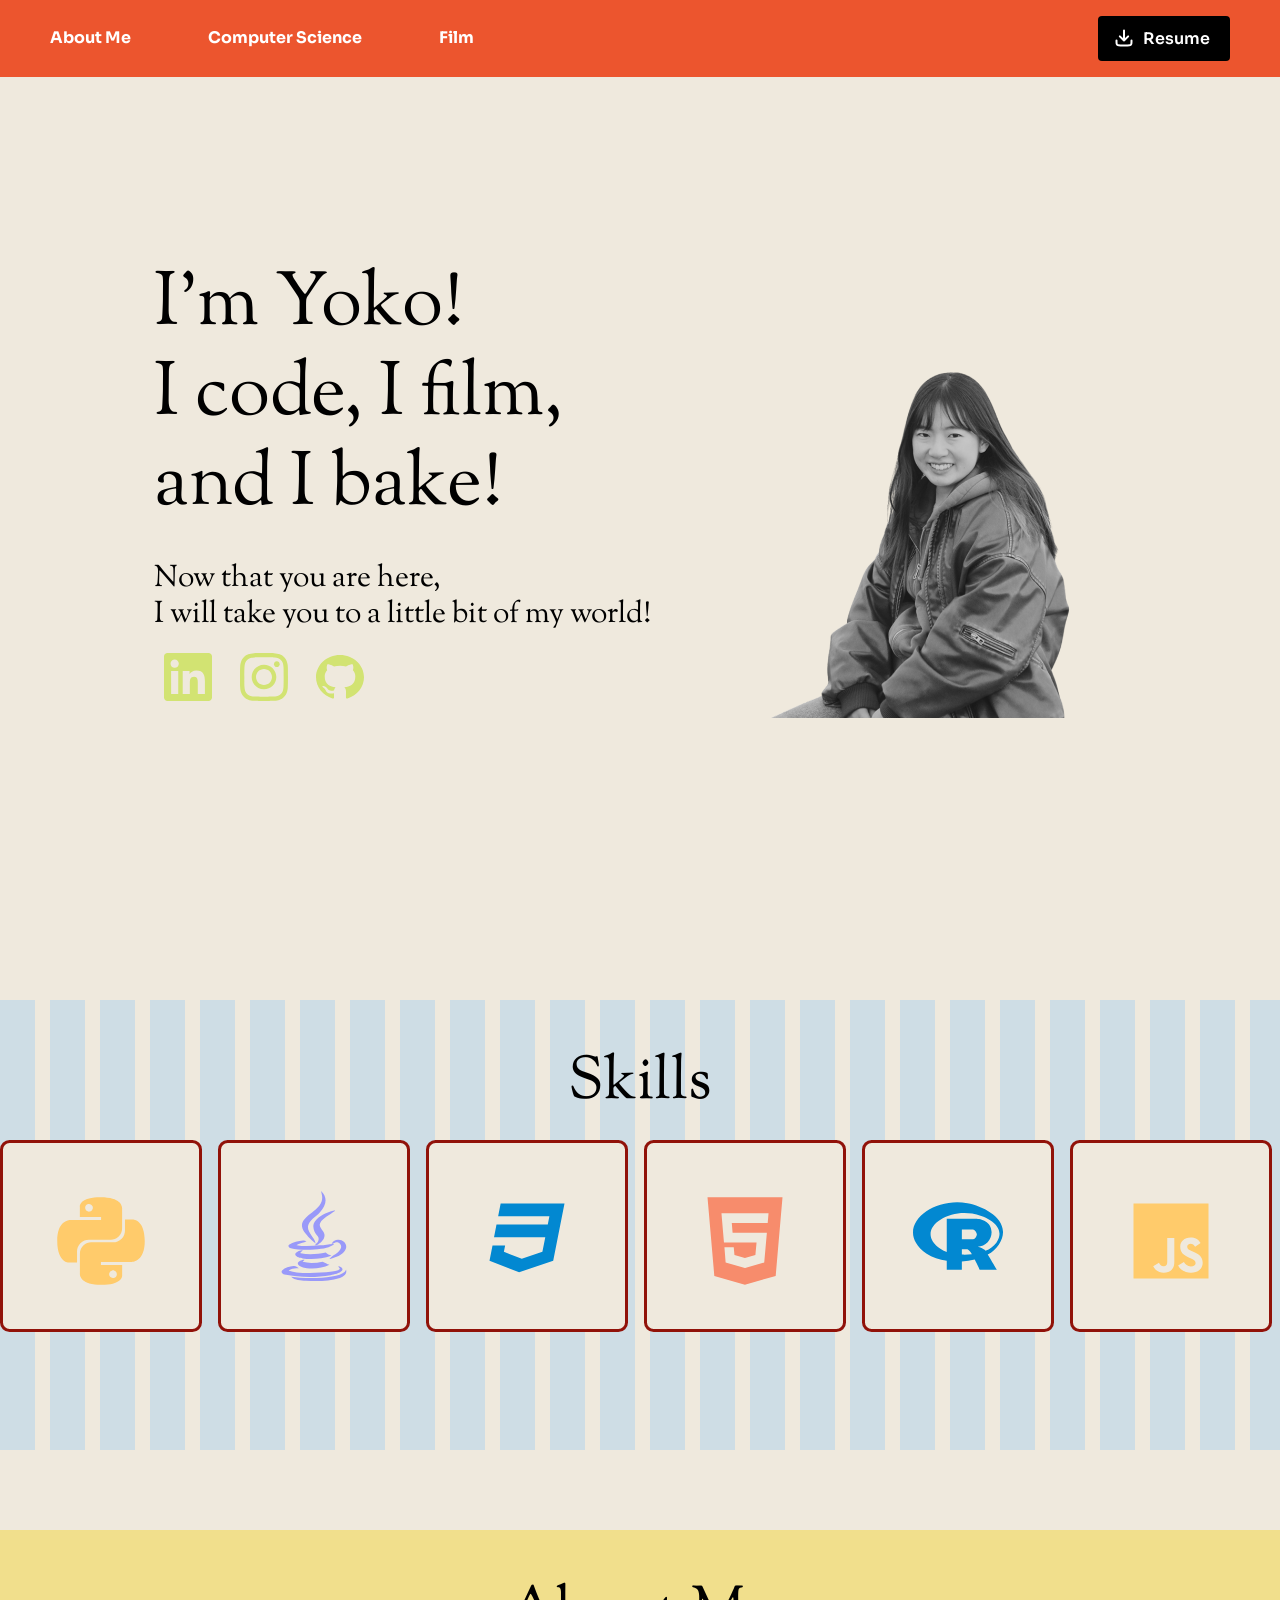
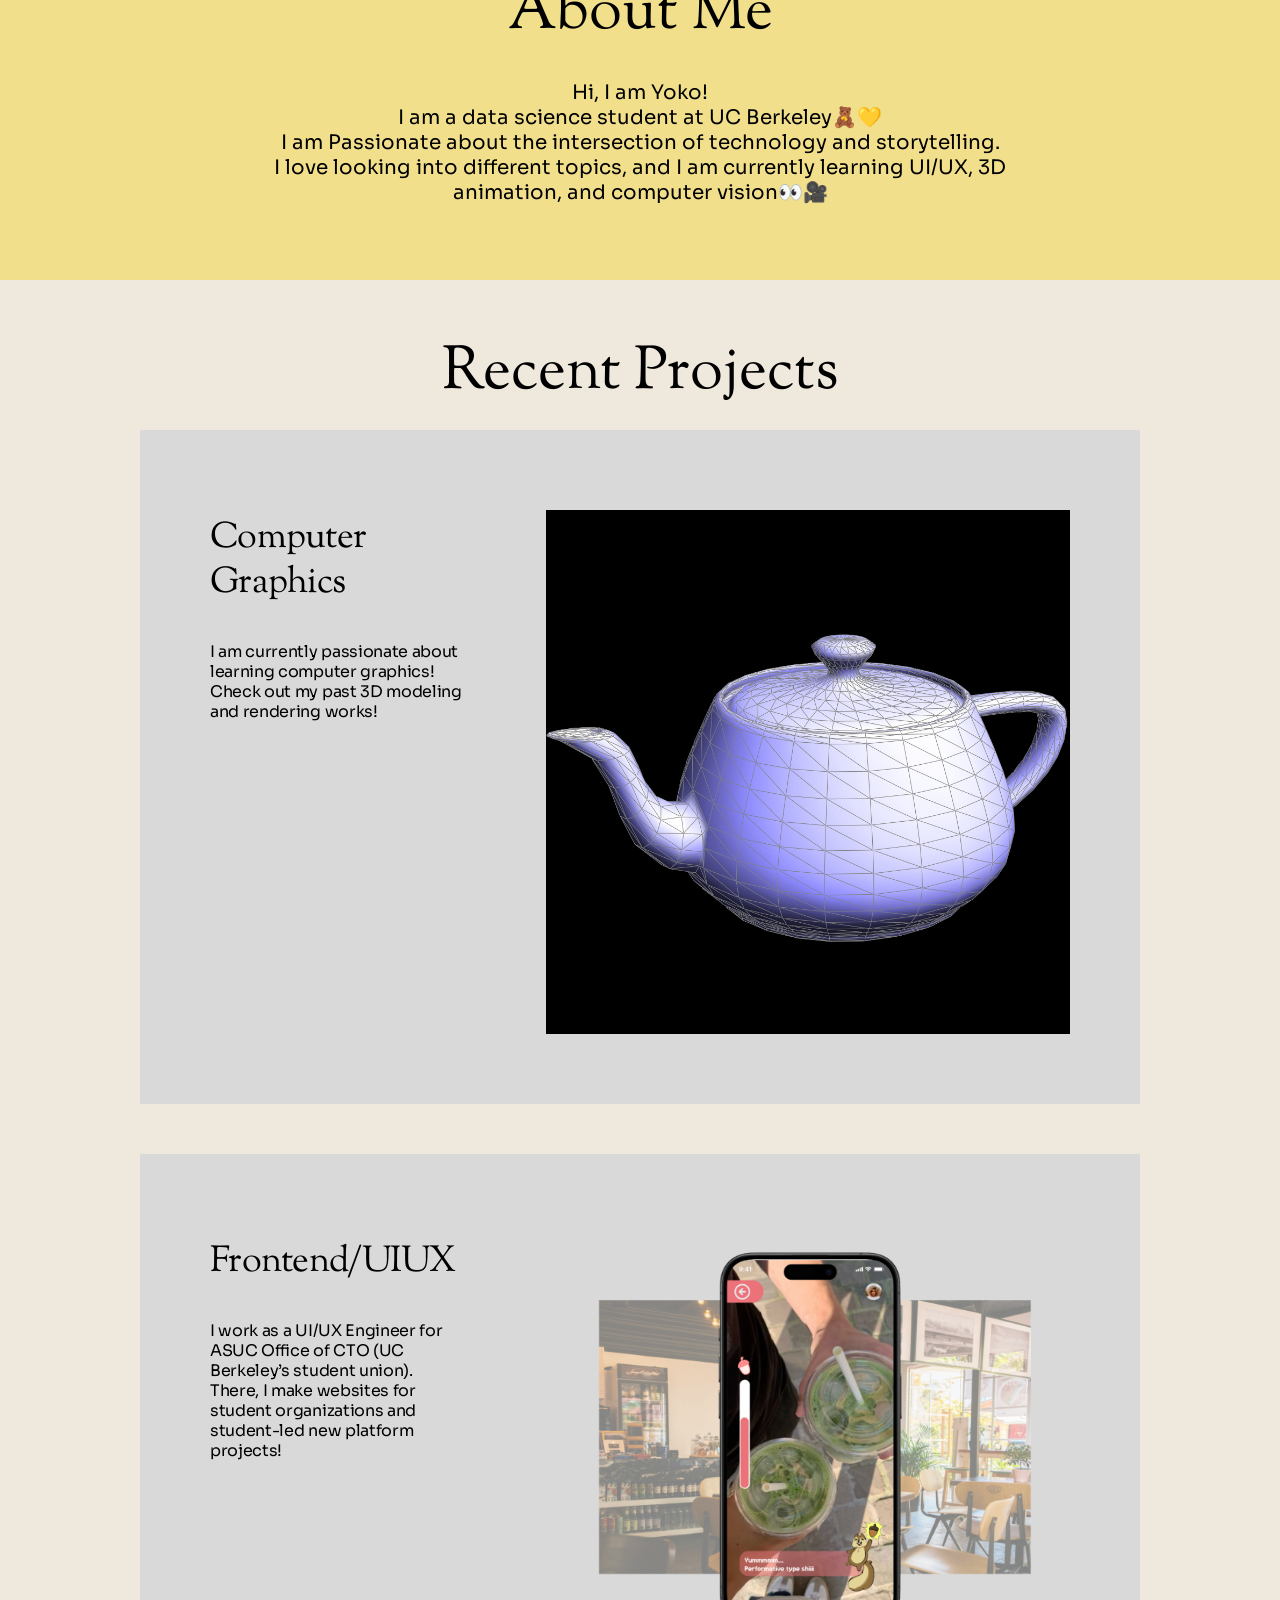
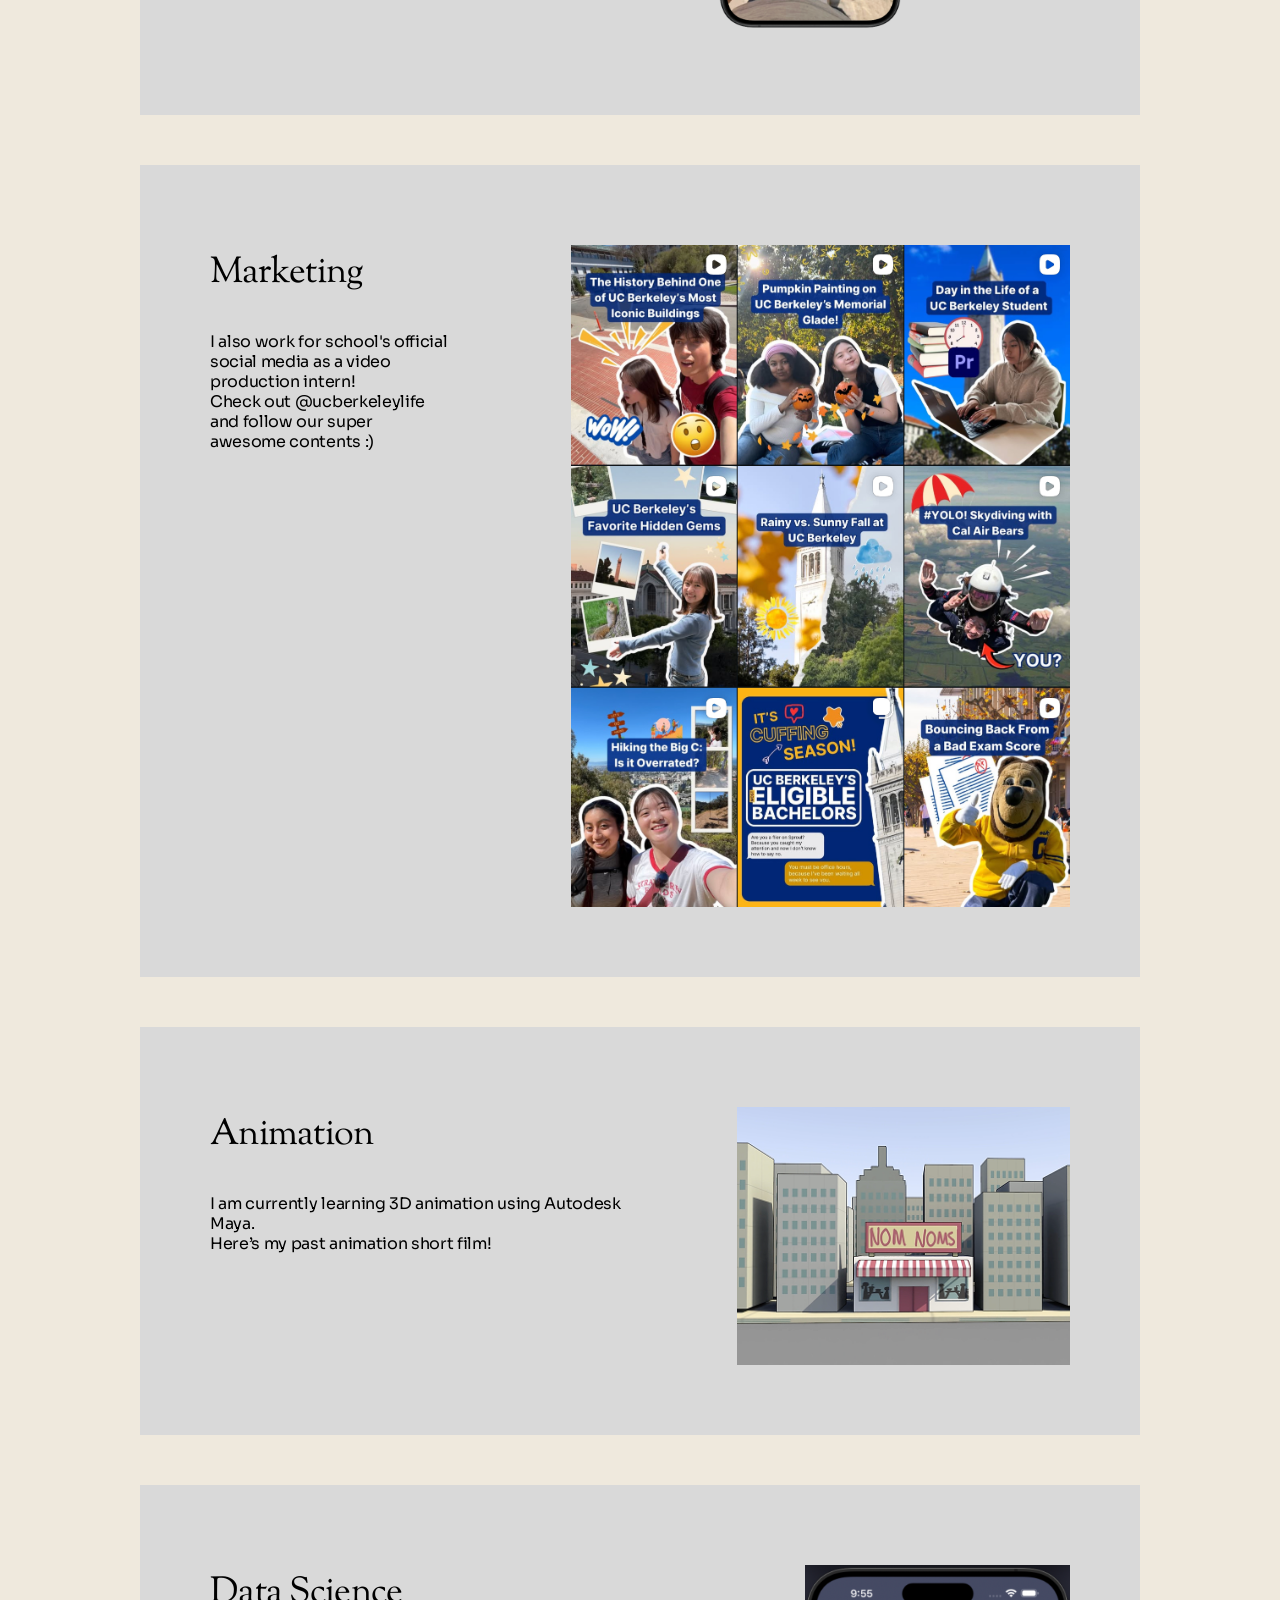
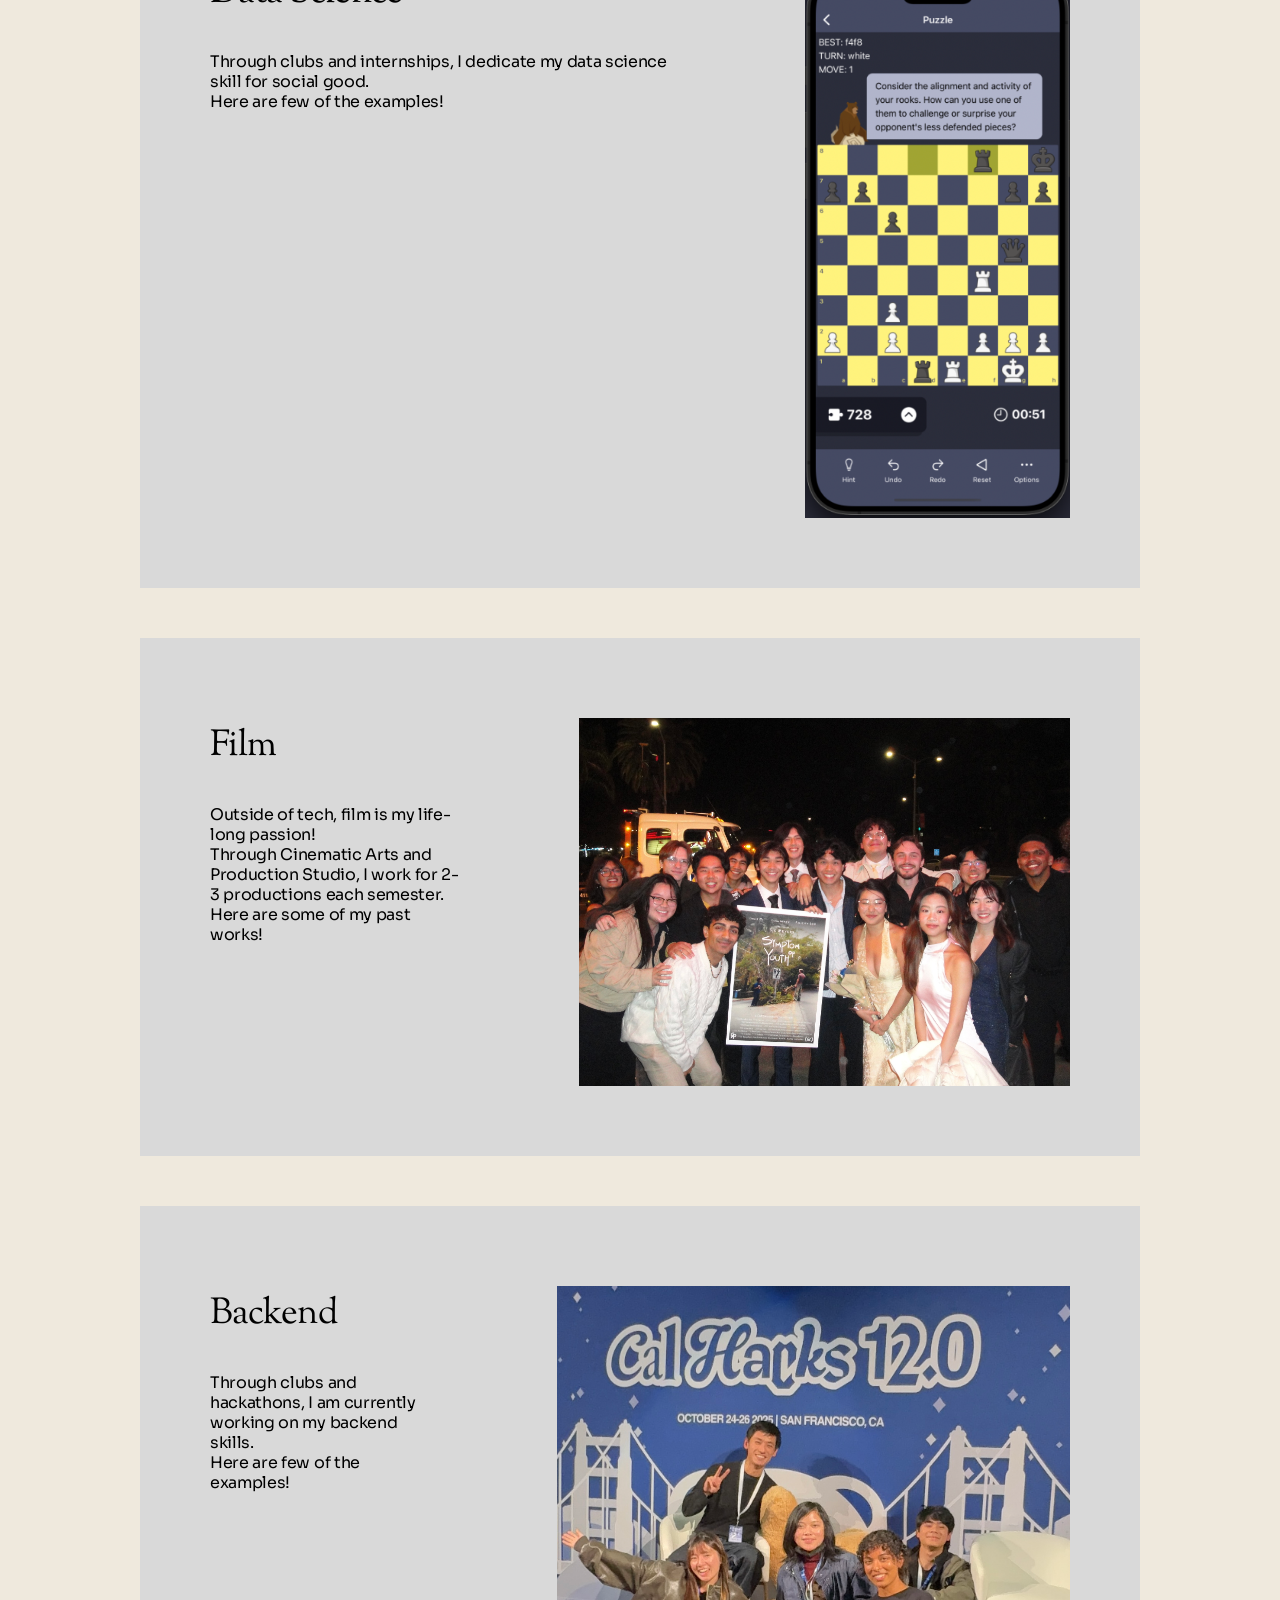
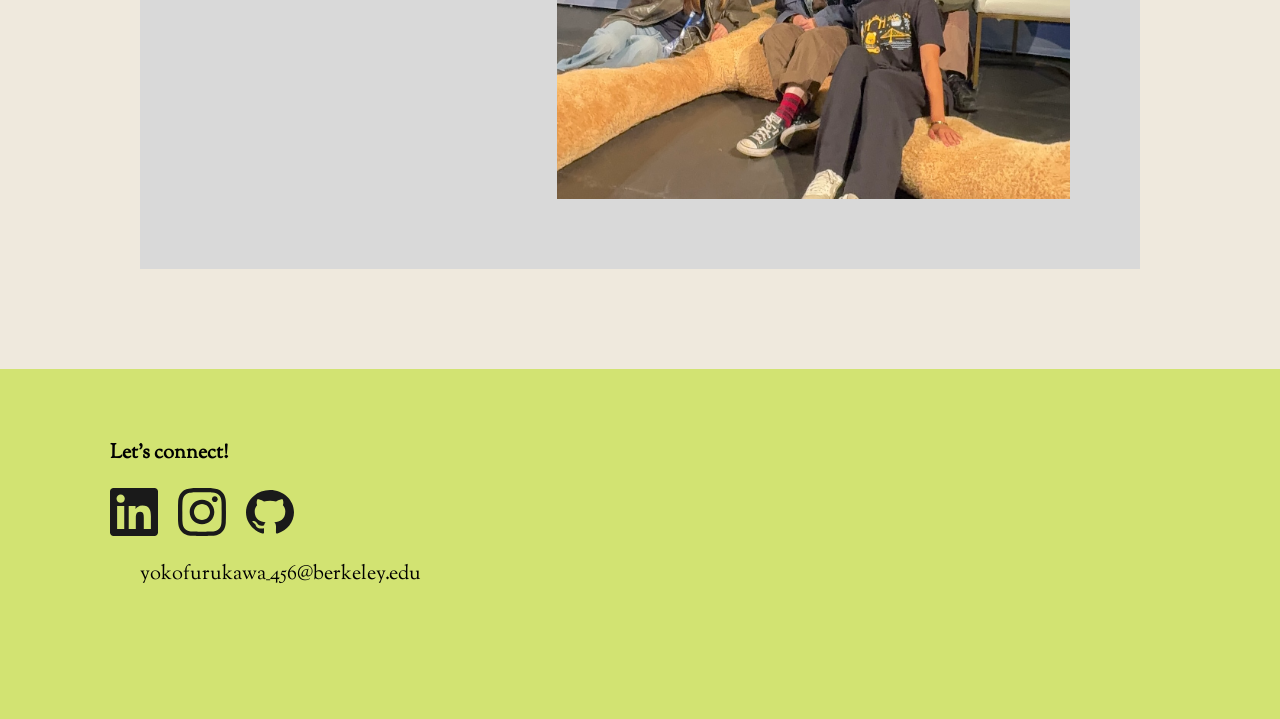
==== commit ac8d1dbb: "film tab accessible" ====
--- a/index.html
+++ b/index.html
@@ -18,11 +18,11 @@
                         <a href="#about-me">About Me</a>
                     </li>
                     <li>
-                        <a href="projects/projects.html">Projects</a>
+                        <a href="projects/projects.html">Computer Science</a>
                     </li>
-                    <!-- <li>
-                        <a href="projects/film.html">Creative</a>
-                    </li> -->
+                    <li>
+                        <a href="projects/film.html">Film</a>
+                    </li>
                     <!-- <li>
                         <a href="#">Funsies</a>
                     </li> -->
@@ -271,6 +271,28 @@
                     </div>
 
                     <div class="gray-bg">
+                        <div class="marketing">
+                            <div class="inner-left">
+                                <h3>
+                                    Marketing
+                                </h3>
+                                <p>
+                                    I also work for school's official social media as a video production intern! <br />
+                                    Check out @ucberkeleylife and follow our super awesome contents :)
+                                </p>
+                            </div>
+                            <div class="inner-right">
+                                <div class="image-container">
+                                    <img src="images/marketing_image.jpg" alt=""/>
+                                    <div class="content">
+                                        <a href="projects/projects.html">See more -></a>
+                                    </div>
+                                </div>
+                            </div>
+                        </div>
+                    </div>
+
+                    <div class="gray-bg">
                         <div class="animation">
                             <div class="inner-left">
                                 <h3>
@@ -358,28 +380,7 @@
                             </div>
                         </div>
                     </div>
-    
-                    <div class="gray-bg">
-                        <div class="marketing">
-                            <div class="inner-left">
-                                <h3>
-                                    Marketing
-                                </h3>
-                                <p>
-                                    I also work for school's official social media as a video production intern! <br />
-                                    Check out @ucberkeleylife and follow our super awesome contents :)
-                                </p>
-                            </div>
-                            <div class="inner-right">
-                                <div class="image-container">
-                                    <img src="images/marketing_image.jpg" alt=""/>
-                                    <div class="content">
-                                        <a href="projects/projects.html">See more -></a>
-                                    </div>
-                                </div>
-                            </div>
-                        </div>
-                    </div>
+
                 </div>
 
             </div> 
